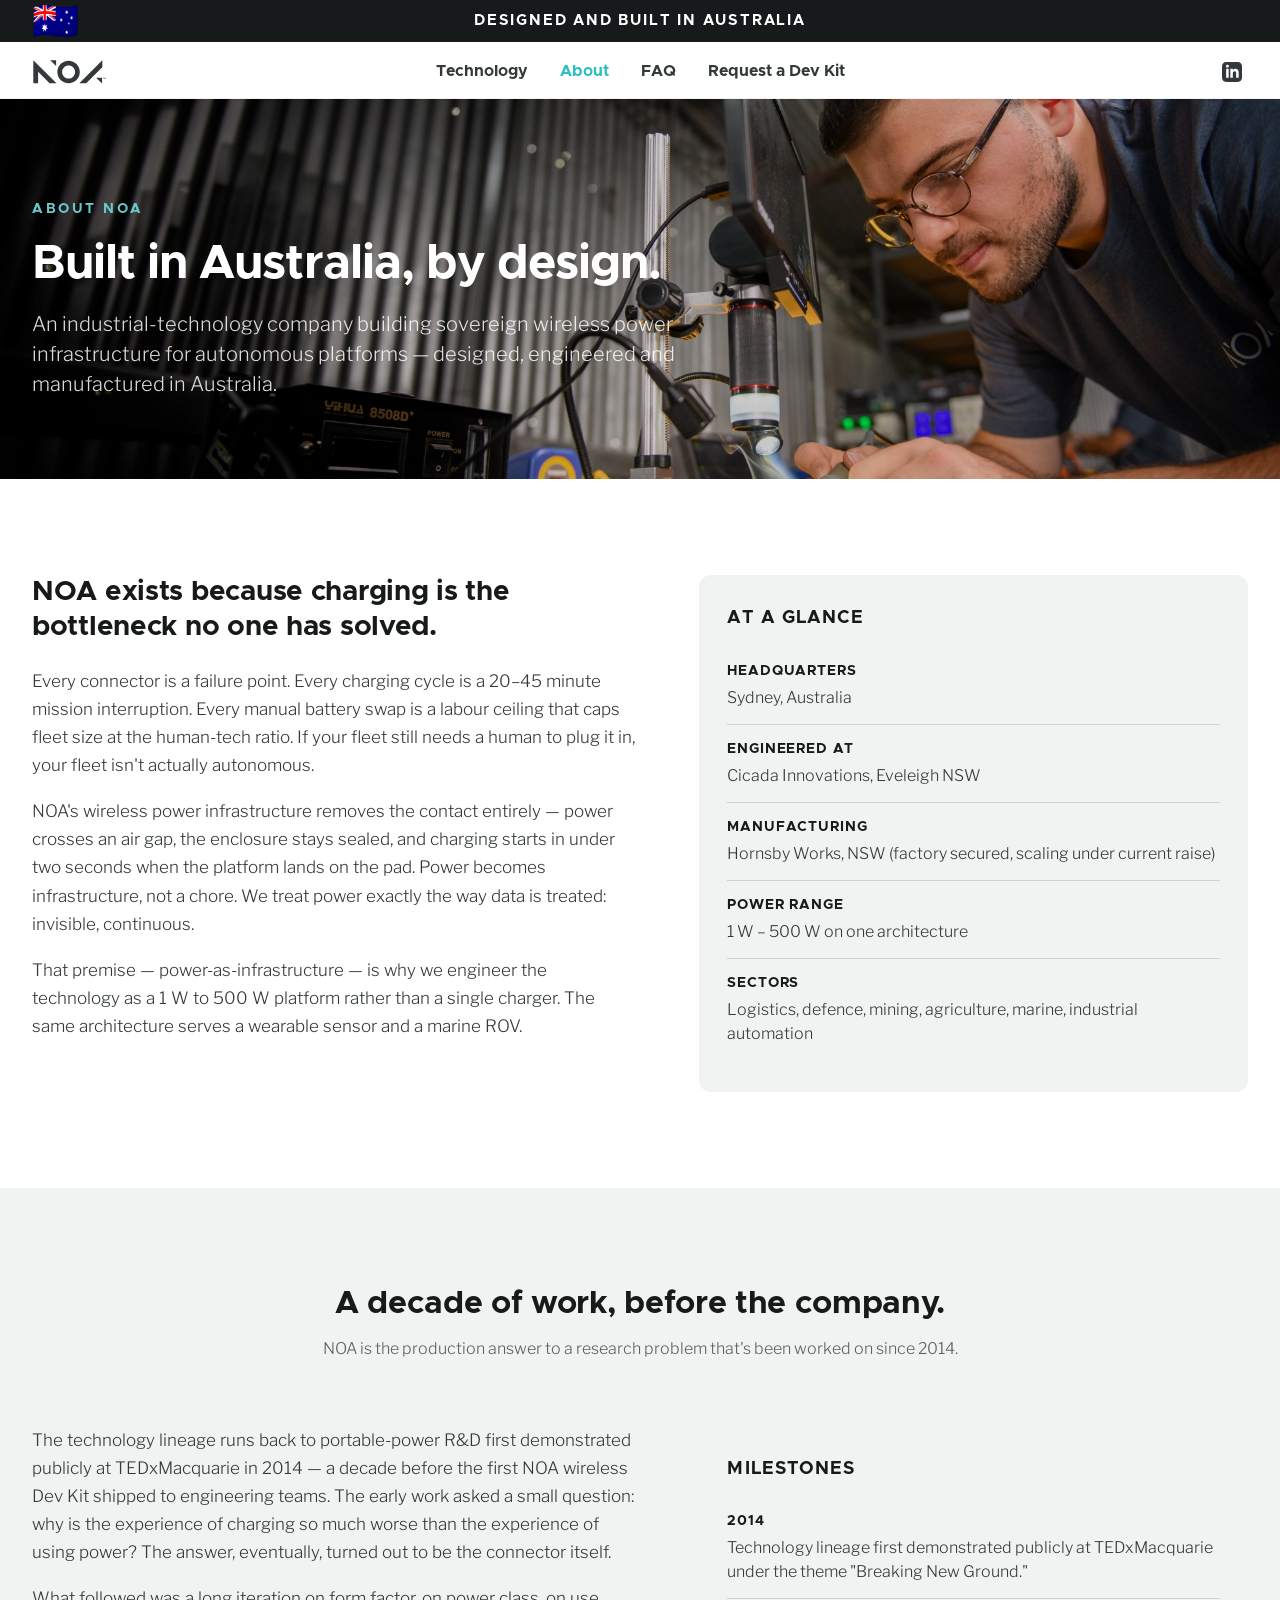
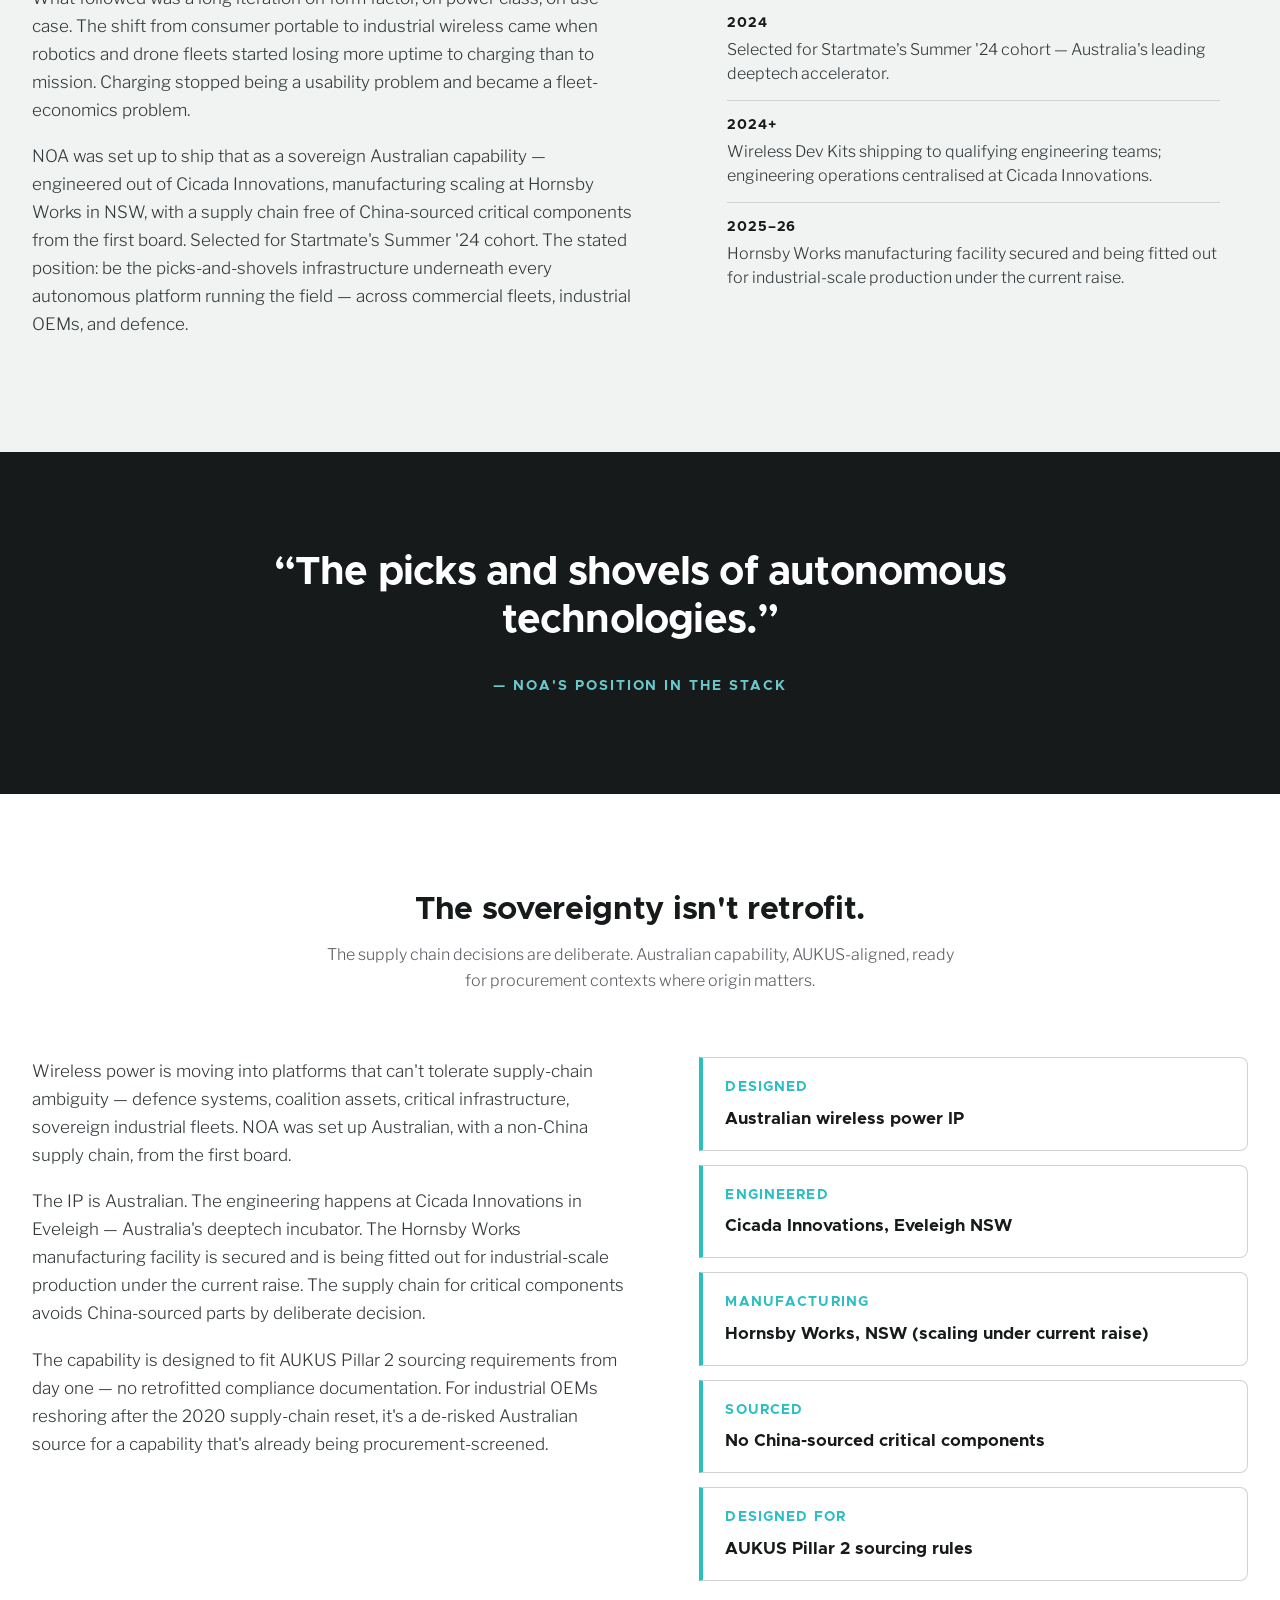
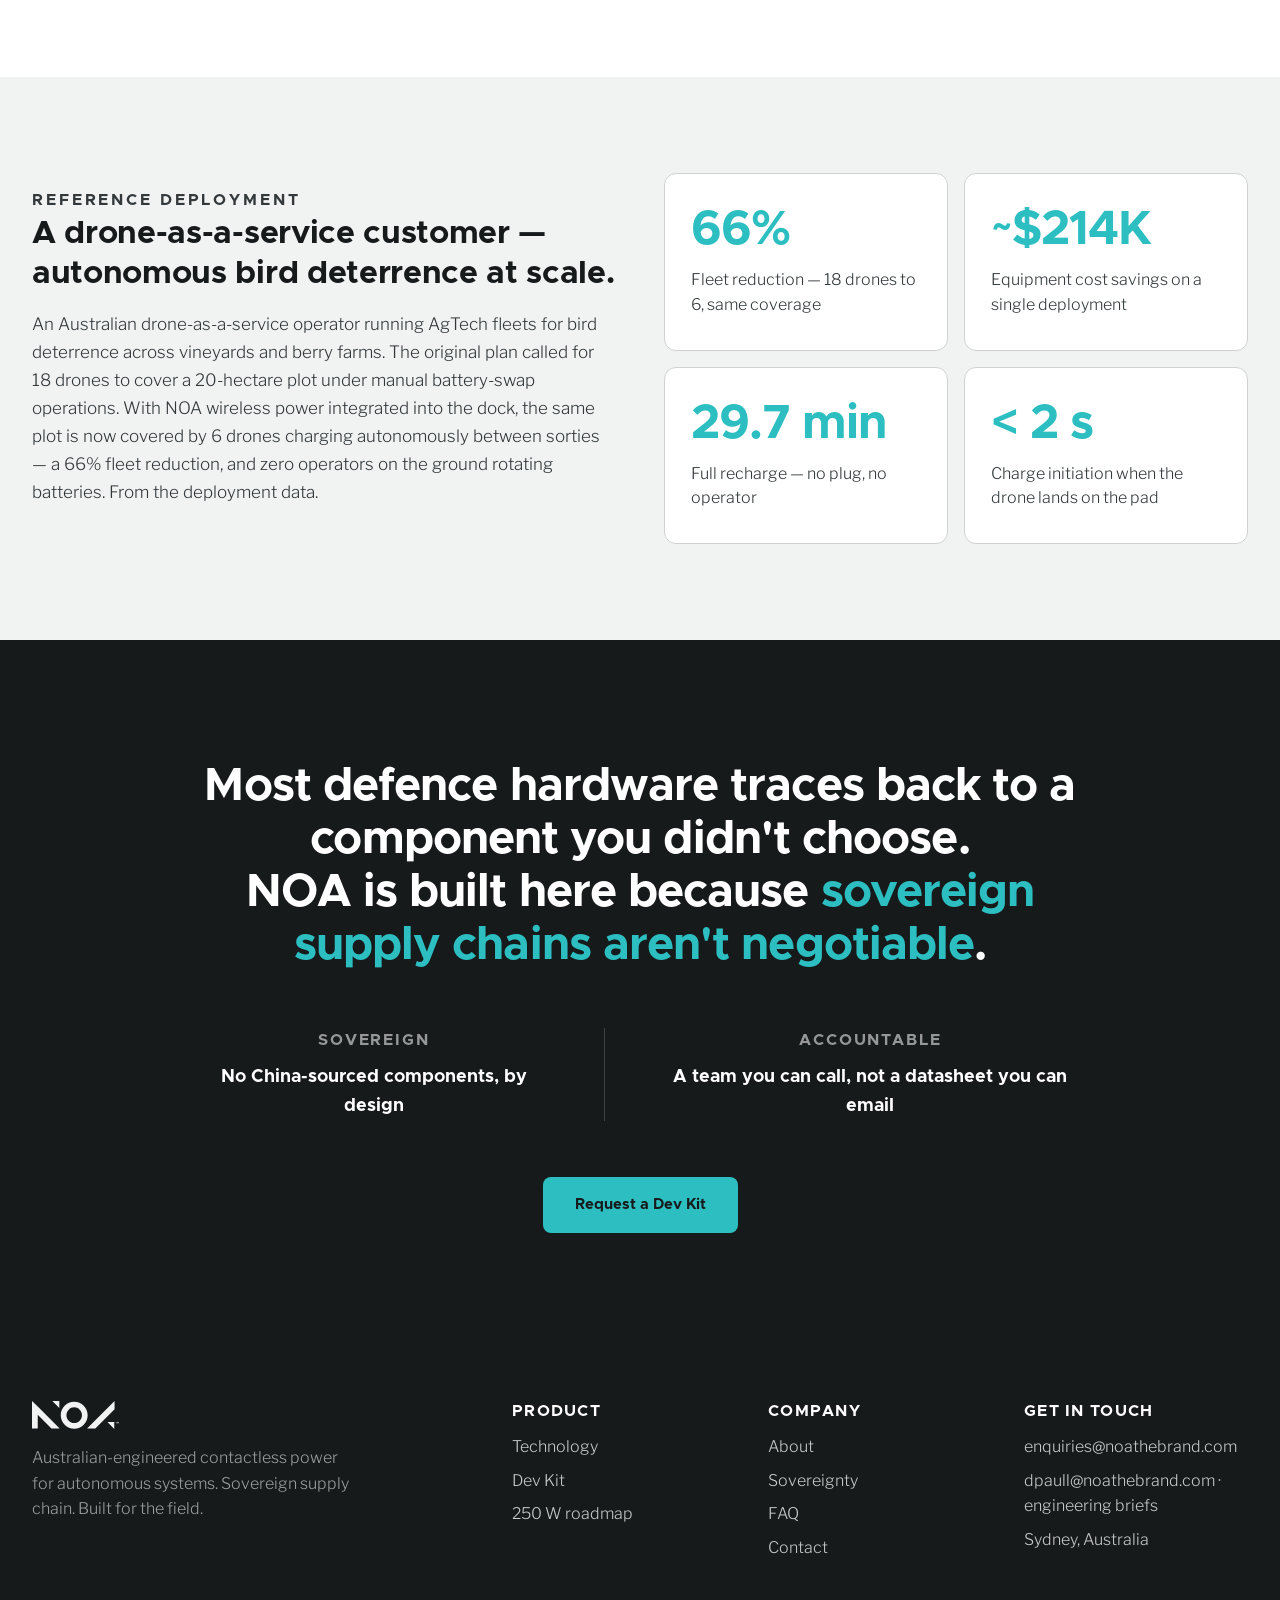
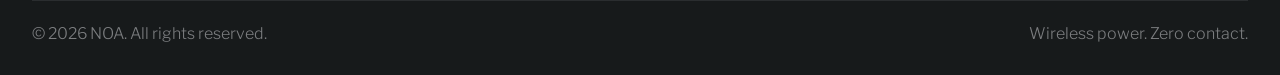
==== about.html @ d6470576 "Initial commit — NOA marketing website" ====
<!doctype html>
<html lang="en">
<head>
<meta charset="utf-8" />
<meta name="viewport" content="width=device-width, initial-scale=1" />
<title>About — NOA</title>
<meta name="description" content="NOA is an Australian industrial-technology company building sovereign wireless power infrastructure for autonomous platforms. Designed, engineered and manufactured in Australia." />

<meta property="og:title" content="About NOA" />
<meta property="og:description" content="Australian-engineered wireless power infrastructure for autonomous platforms. Sovereign supply chain. A decade of portable-power work, productised." />
<meta property="og:type" content="website" />
<meta name="twitter:card" content="summary_large_image" />
<link rel="icon" type="image/svg+xml" href="assets/logo.svg" />

<link rel="preconnect" href="https://fonts.googleapis.com">
<link rel="preconnect" href="https://fonts.gstatic.com" crossorigin>
<link href="https://fonts.googleapis.com/css2?family=Libre+Franklin:wght@300&display=swap" rel="stylesheet">
<link rel="stylesheet" href="assets/site.css" />

<style>
/* ============ about.html — page-specific ============ */

/* Story / two-column */
.story{
  display: grid;
  grid-template-columns: 1.1fr 1fr;
  gap: 64px;
  align-items: start;
}
.story__lead{
  font-family: var(--font-head);
  font-weight: 700;
  font-size: 28px;
  line-height: 1.25;
  color: var(--c-ink);
  margin: 0 0 22px;
  letter-spacing: -0.01em;
}
.story p{
  font-size: 17px;
  line-height: 1.65;
  color: var(--c-charcoal);
  margin: 0 0 18px;
}
.story-side{
  background: var(--c-fog);
  border-radius: 12px;
  padding: 32px 28px;
}
.story-side h3{
  font-size: 18px;
  margin: 0 0 16px;
  text-transform: uppercase;
  letter-spacing: 0.06em;
  color: var(--c-ink);
}
.story-side ul{ list-style: none; padding: 0; margin: 0; }
.story-side li{
  padding: 14px 0;
  border-bottom: 1px solid var(--c-iron);
  font-size: 16px;
  line-height: 1.5;
  color: var(--c-charcoal);
}
.story-side li:last-child{ border-bottom: 0; }
.story-side strong{
  display: block;
  font-family: var(--font-head);
  font-weight: 700;
  color: var(--c-ink);
  font-size: 14px;
  text-transform: uppercase;
  letter-spacing: 0.06em;
  margin-bottom: 4px;
}

/* Founders */
.founders{
  display: grid;
  grid-template-columns: 1fr 1fr;
  gap: 32px;
}
.founder-card{
  background: var(--c-white);
  border: 1px solid var(--c-iron);
  border-radius: 12px;
  padding: 32px 26px;
}
.founder-card__role{
  font-family: var(--font-head);
  font-weight: 700;
  font-size: 12px;
  letter-spacing: 0.18em;
  text-transform: uppercase;
  color: var(--c-mid);
  margin: 0 0 14px;
}
.founder-card h3{
  font-size: 26px;
  margin: 0 0 16px;
  color: var(--c-ink);
}
.founder-card p{
  font-size: 16px;
  line-height: 1.6;
  color: var(--c-charcoal);
  margin: 0 0 12px;
}

/* Pull quote */
.quote{
  background: var(--c-ink);
  color: #ffffff;
  padding: 96px 32px;
  text-align: center;
}
.quote__inner{ max-width: 880px; margin: 0 auto; }
.quote blockquote{
  font-family: var(--font-head);
  font-weight: 700;
  font-size: 40px;
  line-height: 1.2;
  letter-spacing: -0.02em;
  color: #ffffff;
  margin: 0 0 28px;
}
.quote blockquote::before{ content: "\201C"; }
.quote blockquote::after{ content: "\201D"; }
.quote cite{
  font-family: var(--font-head);
  font-weight: 700;
  font-size: 14px;
  letter-spacing: 0.14em;
  text-transform: uppercase;
  color: var(--c-teal-soft);
  font-style: normal;
}

/* Sovereignty grid (re-styled for white bg here) */
.sov-cols{
  display: grid;
  grid-template-columns: 1.1fr 1fr;
  gap: 64px;
  align-items: start;
}
.sov-cols p{
  font-size: 17px;
  line-height: 1.65;
  color: var(--c-charcoal);
  margin: 0 0 18px;
}
.sov-pillars{
  display: grid;
  grid-template-columns: 1fr;
  gap: 14px;
}
.sov-pillar{
  background: var(--c-white);
  border: 1px solid var(--c-iron);
  border-left: 4px solid var(--c-teal);
  padding: 18px 22px;
  border-radius: 0 8px 8px 0;
}
.sov-pillar strong{
  display: block;
  font-family: var(--font-head);
  font-weight: 700;
  font-size: 14px;
  letter-spacing: 0.08em;
  text-transform: uppercase;
  color: var(--c-teal);
  margin-bottom: 6px;
}
.sov-pillar span{
  font-family: var(--font-head);
  font-weight: 700;
  font-size: 17px;
  color: var(--c-ink);
}

/* Case study */
.case{
  display: grid;
  grid-template-columns: 1fr 1fr;
  gap: 48px;
  align-items: center;
}
.case h2{ font-size: 32px; margin: 0 0 16px; }
.case__intro{
  font-size: 17px;
  line-height: 1.65;
  color: var(--c-charcoal);
  margin: 0 0 24px;
}
.case-stats{
  display: grid;
  grid-template-columns: 1fr 1fr;
  gap: 16px;
}
.case-stat{
  background: var(--c-white);
  border: 1px solid var(--c-iron);
  border-radius: 12px;
  padding: 32px 26px;
}
.case-stat__value{
  font-family: var(--font-head);
  font-weight: 700;
  font-size: 48px;
  line-height: 1;
  color: var(--c-teal);
  margin: 0 0 14px;
  letter-spacing: -0.02em;
}
.case-stat__label{
  font-size: 16px;
  line-height: 1.55;
  color: var(--c-charcoal);
  margin: 0;
}

/* CTA closer */
.cta-band{
  background: var(--c-fog);
  padding: 80px 32px;
  text-align: center;
}
.cta-band__inner{ max-width: 720px; margin: 0 auto; }
.cta-band h2{ font-size: 32px; margin: 0 0 16px; }
.cta-band p{ font-size: 18px; color: var(--c-mid); margin: 0 0 32px; }
.cta-band .btn{ padding: 16px 28px; }

@media (max-width: 980px){
  .story{ grid-template-columns: 1fr; gap: 32px; }
  .founders{ grid-template-columns: 1fr; }
  .sov-cols{ grid-template-columns: 1fr; gap: 32px; }
  .case{ grid-template-columns: 1fr; gap: 32px; }
}
@media (max-width: 768px){
  .story__lead{ font-size: 22px; }
  .quote{ padding: 64px 20px; }
  .quote blockquote{ font-size: 26px; }
}
</style>
</head>
<body>

<!-- ============ TOPBAR ============ -->
<div class="topbar">
  <div class="ticker" aria-label="Announcements">
    <div class="ticker__inner" id="ticker">
      <span class="ticker__flag" aria-hidden="true">🇦🇺</span>
      <div class="ticker__item is-active">Designed and built in Australia</div>
      <div class="ticker__item">Sovereign supply chain. No China-sourced components.</div>
      <div class="ticker__item">Sovereign capability for AUKUS partners</div>
    </div>
  </div>
  <header class="site-header">
    <div class="site-header__inner">
      <a href="index.html" class="site-header__logo" aria-label="NOA home">
        <img src="assets/logo.svg" alt="NOA" />
      </a>
      <nav class="site-nav" aria-label="Primary">
        <a href="tech.html">Technology</a>
        <a href="about.html" aria-current="page">About</a>
        <a href="faq.html">FAQ</a>
        <a href="contact.html">Request a Dev Kit</a>
      </nav>
      <div class="site-header__social">
        <a href="https://au.linkedin.com/company/noathebrand" target="_blank" rel="noopener" aria-label="NOA on LinkedIn">
          <svg viewBox="0 0 24 24" aria-hidden="true" fill="currentColor"><path d="M19 0h-14c-2.761 0-5 2.239-5 5v14c0 2.761 2.239 5 5 5h14c2.762 0 5-2.239 5-5v-14c0-2.761-2.238-5-5-5zm-11 19h-3v-11h3v11zm-1.5-12.268c-.966 0-1.75-.79-1.75-1.764s.784-1.764 1.75-1.764 1.75.79 1.75 1.764-.783 1.764-1.75 1.764zm13.5 12.268h-3v-5.604c0-3.368-4-3.113-4 0v5.604h-3v-11h3v1.765c1.396-2.586 7-2.777 7 2.476v6.759z"/></svg>
        </a>
      </div>
    </div>
  </header>
</div>

<!-- ============ PAGE HERO ============ -->
<section class="page-hero page-hero--about">
  <div class="page-hero__inner">
    <span class="page-hero__eyebrow">About NOA</span>
    <h1>Built in Australia, by design.</h1>
    <p class="page-hero__sub">An industrial-technology company building sovereign wireless power infrastructure for autonomous platforms — designed, engineered and manufactured in Australia.</p>
  </div>
</section>

<!-- ============ STORY ============ -->
<section class="section" aria-labelledby="story-h">
  <div class="section__inner">
    <div class="story">
      <div>
        <h2 id="story-h" class="story__lead">NOA exists because charging is the bottleneck no one has solved.</h2>
        <p>Every connector is a failure point. Every charging cycle is a 20–45 minute mission interruption. Every manual battery swap is a labour ceiling that caps fleet size at the human-tech ratio. If your fleet still needs a human to plug it in, your fleet isn't actually autonomous.</p>
        <p>NOA's wireless power infrastructure removes the contact entirely — power crosses an air gap, the enclosure stays sealed, and charging starts in under two seconds when the platform lands on the pad. Power becomes infrastructure, not a chore. We treat power exactly the way data is treated: invisible, continuous.</p>
        <p>That premise — power-as-infrastructure — is why we engineer the technology as a 1&nbsp;W to 500&nbsp;W platform rather than a single charger. The same architecture serves a wearable sensor and a marine ROV.</p>
      </div>
      <aside class="story-side" aria-label="Company at a glance">
        <h3>At a glance</h3>
        <ul>
          <li><strong>Headquarters</strong>Sydney, Australia</li>
          <li><strong>Engineered at</strong>Cicada Innovations, Eveleigh NSW</li>
          <li><strong>Manufacturing</strong>Hornsby Works, NSW (factory secured, scaling under current raise)</li>
          <li><strong>Power range</strong>1&nbsp;W – 500&nbsp;W on one architecture</li>
          <li><strong>Sectors</strong>Logistics, defence, mining, agriculture, marine, industrial automation</li>
        </ul>
      </aside>
    </div>
  </div>
</section>

<!-- ============ ORIGINS ============ -->
<section class="section section--alt" aria-labelledby="origins-h">
  <div class="section__inner">
    <div class="section__head">
      <h2 id="origins-h">A decade of work, before the company.</h2>
      <p>NOA is the production answer to a research problem that's been worked on since 2014.</p>
    </div>

    <div class="story">
      <div>
        <p>The technology lineage runs back to portable-power R&amp;D first demonstrated publicly at TEDxMacquarie in 2014 — a decade before the first NOA wireless Dev Kit shipped to engineering teams. The early work asked a small question: why is the experience of charging so much worse than the experience of using power? The answer, eventually, turned out to be the connector itself.</p>
        <p>What followed was a long iteration on form factor, on power class, on use case. The shift from consumer portable to industrial wireless came when robotics and drone fleets started losing more uptime to charging than to mission. Charging stopped being a usability problem and became a fleet-economics problem.</p>
        <p>NOA was set up to ship that as a sovereign Australian capability — engineered out of Cicada Innovations, manufacturing scaling at Hornsby Works in NSW, with a supply chain free of China-sourced critical components from the first board. Selected for Startmate's Summer '24 cohort. The stated position: be the picks-and-shovels infrastructure underneath every autonomous platform running the field — across commercial fleets, industrial OEMs, and defence.</p>
      </div>
      <aside class="story-side" aria-label="Milestones">
        <h3>Milestones</h3>
        <ul>
          <li><strong>2014</strong>Technology lineage first demonstrated publicly at TEDxMacquarie under the theme "Breaking New Ground."</li>
          <li><strong>2024</strong>Selected for Startmate's Summer '24 cohort — Australia's leading deeptech accelerator.</li>
          <li><strong>2024+</strong>Wireless Dev Kits shipping to qualifying engineering teams; engineering operations centralised at Cicada Innovations.</li>
          <li><strong>2025–26</strong>Hornsby Works manufacturing facility secured and being fitted out for industrial-scale production under the current raise.</li>
        </ul>
      </aside>
    </div>
  </div>
</section>

<!-- ============ QUOTE ============ -->
<section class="quote" aria-label="Company positioning">
  <div class="quote__inner">
    <blockquote>The picks and shovels of autonomous technologies.</blockquote>
    <cite>— NOA's position in the stack</cite>
  </div>
</section>

<!-- ============ SOVEREIGNTY ============ -->
<section class="section" id="sovereignty" aria-labelledby="sov-h">
  <div class="section__inner">
    <div class="section__head">
      <h2 id="sov-h">The sovereignty isn't retrofit.</h2>
      <p>The supply chain decisions are deliberate. Australian capability, AUKUS-aligned, ready for procurement contexts where origin matters.</p>
    </div>

    <div class="sov-cols">
      <div>
        <p>Wireless power is moving into platforms that can't tolerate supply-chain ambiguity — defence systems, coalition assets, critical infrastructure, sovereign industrial fleets. NOA was set up Australian, with a non-China supply chain, from the first board.</p>
        <p>The IP is Australian. The engineering happens at Cicada Innovations in Eveleigh — Australia's deeptech incubator. The Hornsby Works manufacturing facility is secured and is being fitted out for industrial-scale production under the current raise. The supply chain for critical components avoids China-sourced parts by deliberate decision.</p>
        <p>The capability is designed to fit AUKUS Pillar 2 sourcing requirements from day one — no retrofitted compliance documentation. For industrial OEMs reshoring after the 2020 supply-chain reset, it's a de-risked Australian source for a capability that's already being procurement-screened.</p>
      </div>
      <div class="sov-pillars" aria-label="Sovereignty pillars">
        <div class="sov-pillar"><strong>Designed</strong><span>Australian wireless power IP</span></div>
        <div class="sov-pillar"><strong>Engineered</strong><span>Cicada Innovations, Eveleigh NSW</span></div>
        <div class="sov-pillar"><strong>Manufacturing</strong><span>Hornsby Works, NSW (scaling under current raise)</span></div>
        <div class="sov-pillar"><strong>Sourced</strong><span>No China-sourced critical components</span></div>
        <div class="sov-pillar"><strong>Designed for</strong><span>AUKUS Pillar 2 sourcing rules</span></div>
      </div>
    </div>
  </div>
</section>

<!-- ============ CASE STUDY ============ -->
<section class="section section--alt" aria-labelledby="case-h">
  <div class="section__inner">
    <div class="case">
      <div>
        <span class="eyebrow">Reference deployment</span>
        <h2 id="case-h">A drone-as-a-service customer — autonomous bird deterrence at scale.</h2>
        <p class="case__intro">An Australian drone-as-a-service operator running AgTech fleets for bird deterrence across vineyards and berry farms. The original plan called for 18 drones to cover a 20-hectare plot under manual battery-swap operations. With NOA wireless power integrated into the dock, the same plot is now covered by 6 drones charging autonomously between sorties — a 66% fleet reduction, and zero operators on the ground rotating batteries. From the deployment data.</p>
      </div>
      <div class="case-stats">
        <div class="case-stat">
          <div class="case-stat__value">66%</div>
          <p class="case-stat__label">Fleet reduction — 18 drones to 6, same coverage</p>
        </div>
        <div class="case-stat">
          <div class="case-stat__value">~$214K</div>
          <p class="case-stat__label">Equipment cost savings on a single deployment</p>
        </div>
        <div class="case-stat">
          <div class="case-stat__value">29.7 min</div>
          <p class="case-stat__label">Full recharge — no plug, no operator</p>
        </div>
        <div class="case-stat">
          <div class="case-stat__value">&lt; 2 s</div>
          <p class="case-stat__label">Charge initiation when the drone lands on the pad</p>
        </div>
      </div>
    </div>
  </div>
</section>

<!-- ============ CTA CLOSER ============ -->
<section class="closer" id="close" aria-labelledby="closer-h">
  <div class="closer__inner">
    <h2 id="closer-h" class="closer__head">Most defence hardware traces back to a component you didn't choose.<br>NOA is built here because <span class="accent">sovereign supply chains aren't negotiable</span>.</h2>
    <div class="closer__pillars">
      <div class="closer__pillar">
        <span class="closer__pillar-label">Sovereign</span>
        <span class="closer__pillar-text">No China-sourced components, by design</span>
      </div>
      <div class="closer__divider" aria-hidden="true"></div>
      <div class="closer__pillar">
        <span class="closer__pillar-label">Accountable</span>
        <span class="closer__pillar-text">A team you can call, not a datasheet you can email</span>
      </div>
    </div>
    <a href="contact.html" class="btn">Request a Dev Kit</a>
  </div>
</section>

<!-- ============ FOOTER ============ -->
<footer class="site-footer">
  <div class="site-footer__inner">
    <div class="site-footer__brand">
      <img src="assets/NOA-Logo-White.svg" alt="NOA" />
      <p>Australian-engineered contactless power for autonomous systems. Sovereign supply chain. Built for the field.</p>
    </div>
    <div>
      <h4>Product</h4>
      <ul>
        <li><a href="tech.html">Technology</a></li>
        <li><a href="contact.html">Dev Kit</a></li>
        <li><a href="tech.html#roadmap">250&nbsp;W roadmap</a></li>
      </ul>
    </div>
    <div>
      <h4>Company</h4>
      <ul>
        <li><a href="about.html">About</a></li>
        <li><a href="about.html#sovereignty">Sovereignty</a></li>
        <li><a href="faq.html">FAQ</a></li>
        <li><a href="contact.html">Contact</a></li>
      </ul>
    </div>
    <div>
      <h4>Get in touch</h4>
      <ul>
        <li><a href="mailto:enquiries@noathebrand.com">enquiries@noathebrand.com</a></li>
        <li><a href="mailto:dpaull@noathebrand.com">dpaull@noathebrand.com</a> · engineering briefs</li>
        <li>Sydney, Australia</li>
      </ul>
    </div>
  </div>
  <div class="site-footer__bottom">
    <span>© 2026 NOA. All rights reserved.</span>
    <span>Wireless power. Zero contact.</span>
  </div>
</footer>

<script>
(function(){
  var items = document.querySelectorAll('.ticker__item');
  if(items.length < 2) return;
  var i = 0;
  var paused = false;
  var rail = document.getElementById('ticker');
  if(rail){
    rail.addEventListener('mouseenter', function(){ paused = true; });
    rail.addEventListener('mouseleave', function(){ paused = false; });
  }
  setInterval(function(){
    if(paused) return;
    items[i].classList.remove('is-active');
    i = (i + 1) % items.length;
    items[i].classList.add('is-active');
  }, 5000);
})();
</script>

</body>
</html>
---- assets/site.css ----
/* ============================================================
   NOA — shared site styles
   Used by index.html, tech.html, about.html, contact.html
   ============================================================ */

@font-face{
  font-family: "Metropolis";
  src: url("fonts/Metropolis-Bold.otf") format("opentype");
  font-weight: 700;
  font-style: normal;
  font-display: swap;
}

:root{
  --c-ink:        #171a1b;
  --c-charcoal:   #33393b;
  --c-mid:        #5c5e62;
  --c-iron:       #d0d1d2;
  --c-mist:       #d4dddd;
  --c-fog:        #f1f2f2;
  --c-paper:      #fcfbfb;
  --c-white:      #ffffff;
  --c-teal:       #2cbec0;
  --c-teal-soft:  #69c9ca;

  --font-head: "Metropolis", system-ui, sans-serif;
  --font-body: "Libre Franklin", system-ui, sans-serif;

  --radius-sm: 4px;
  --radius-md: 8px;

  --container: 1280px;
}

*,*::before,*::after{ box-sizing: border-box; }
html,body{ margin:0; padding:0; }
[hidden]{ display: none !important; }
body{
  font-family: var(--font-body);
  font-weight: 300;
  color: var(--c-charcoal);
  background: var(--c-white);
  -webkit-font-smoothing: antialiased;
  font-size: 16px;
  line-height: 1.6;
}
img{ display:block; max-width:100%; height:auto; }
a{ color: inherit; text-decoration: none; }
button{ font: inherit; }

h1,h2,h3,h4{
  font-family: var(--font-head);
  color: var(--c-ink);
  margin: 0;
  font-weight: 700;
  letter-spacing: -0.01em;
}
h1{ font-size: 38px; line-height: 1.2; }
h2{ font-size: 32px; line-height: 1.25; }
h3{ font-size: 24px; line-height: 1.32; }
h4{ font-size: 16px; line-height: 1.32; }

.eyebrow{
  font-family: var(--font-head);
  font-weight: 700;
  text-transform: uppercase;
  letter-spacing: 0.18em;
  font-size: 16px;
  color: var(--c-charcoal);
}

/* ---------- top bar (ticker + nav) ---------- */
.topbar{ position: sticky; top: 0; z-index: 50; }
.ticker{ background: var(--c-ink); color: #ffffff; }
.ticker__inner{
  position: relative;
  max-width: var(--container);
  margin: 0 auto;
  padding: 0 32px;
  height: 42px;
}
.ticker__item{
  position: absolute;
  inset: 0;
  display: flex;
  align-items: center;
  justify-content: center;
  font-family: var(--font-head);
  font-weight: 700;
  font-size: 15px;
  letter-spacing: 0.12em;
  text-transform: uppercase;
  color: #ffffff;
  opacity: 0;
  transition: opacity 400ms ease;
  pointer-events: none;
  white-space: nowrap;
  text-align: center;
  padding: 0 12px;
}
.ticker__item.is-active{ opacity: 1; }
.ticker__flag{
  position: absolute;
  left: 32px;
  top: 50%;
  transform: translateY(-50%);
  font-size: 38px;
  line-height: 1;
  z-index: 2;
  pointer-events: none;
  font-family: "Apple Color Emoji", "Segoe UI Emoji", "Noto Color Emoji", sans-serif;
}

.site-header{
  background: rgba(255,255,255,0.92);
  backdrop-filter: saturate(140%) blur(8px);
  border-bottom: 1px solid var(--c-fog);
}
.site-header__inner{
  max-width: var(--container);
  margin: 0 auto;
  padding: 14px 32px;
  display: grid;
  grid-template-columns: 1fr auto 1fr;
  align-items: center;
  height: 56px;
}
.site-header__logo{ justify-self: start; display: inline-flex; align-items: center; }
.site-header__logo img{ height: 26px; width: auto; display: block; }
.site-nav{
  justify-self: center;
  display: flex;
  gap: 32px;
  align-items: center;
}
.site-nav a{
  font-family: var(--font-head);
  font-weight: 700;
  font-size: 16px;
  color: var(--c-charcoal);
}
.site-nav a:hover,
.site-nav a[aria-current="page"]{ color: var(--c-teal); }
.site-header__social{
  justify-self: end;
  display: flex;
  align-items: center;
  gap: 14px;
}
.site-header__social a{
  display: inline-flex;
  align-items: center;
  justify-content: center;
  width: 32px;
  height: 32px;
  color: var(--c-charcoal);
  transition: color .15s ease;
}
.site-header__social a:hover{ color: var(--c-teal); }
.site-header__social svg{ width: 20px; height: 20px; display: block; }

/* ---------- buttons ---------- */
.btn{
  display: inline-flex; align-items: center; justify-content: center;
  background: var(--c-teal);
  color: var(--c-ink);
  border: none;
  border-radius: var(--radius-md);
  padding: 14px 18px;
  max-height: 56px;
  font-family: var(--font-head);
  font-weight: 600;
  font-size: 16px;
  cursor: pointer;
  transition: background .15s ease, transform .15s ease;
}
.btn:hover{ background: var(--c-teal-soft); }
.btn:active{ transform: translateY(1px); }
.btn--ghost{
  background: transparent;
  color: var(--c-ink);
  border: none;
}
.btn--ghost:hover{ background: var(--c-fog); }
.btn--inverse{
  background: var(--c-teal);
  color: var(--c-ink);
}

/* ---------- generic page hero (used by tech/about/contact) ---------- */
.page-hero{
  background: var(--c-ink);
  color: #ffffff;
  padding: 96px 32px 80px;
}
.page-hero__inner{ max-width: var(--container); margin: 0 auto; }
.page-hero__eyebrow{
  display: inline-block;
  font-family: var(--font-head);
  font-weight: 700;
  font-size: 14px;
  letter-spacing: 0.18em;
  text-transform: uppercase;
  color: var(--c-teal-soft);
  margin: 0 0 18px;
}
.page-hero h1{
  font-size: 48px;
  line-height: 1.1;
  letter-spacing: -0.02em;
  color: #ffffff;
  margin: 0 0 18px;
  max-width: 920px;
}
.page-hero__sub{
  font-size: 20px;
  line-height: 1.5;
  color: rgba(255,255,255,0.85);
  max-width: 720px;
  margin: 0;
  font-weight: 300;
}

/* About page hero — background image + 20% black overlay */
.page-hero--about{
  background:
    linear-gradient(rgba(0,0,0,0.2), rgba(0,0,0,0.2)),
    url('About Header.webp') right center / cover no-repeat;
}

/* Technology page hero — background image + 20% black overlay */
.page-hero--tech{
  background:
    linear-gradient(rgba(0,0,0,0.2), rgba(0,0,0,0.2)),
    url('Technology-Header.webp') right center / cover no-repeat;
}

/* Contact page hero — background image + 20% black overlay */
.page-hero--contact{
  background:
    linear-gradient(rgba(0,0,0,0.2), rgba(0,0,0,0.2)),
    url('RequestADevKit.webp') right center / cover no-repeat;
}

/* FAQ page hero — background image + 20% black overlay */
.page-hero--faq{
  background:
    linear-gradient(rgba(0,0,0,0.2), rgba(0,0,0,0.2)),
    url('Facts-Questions-Header.webp') right center / cover no-repeat;
}

/* ---------- generic content section ---------- */
.section{ padding: 96px 32px; }
.section--alt{ background: var(--c-fog); }
.section--ink{ background: var(--c-ink); color: #f1f2f2; }
.section--ink h2,
.section--ink h3,
.section--ink h4{ color: #ffffff; }
.section__inner{ max-width: var(--container); margin: 0 auto; }
.section__head{ text-align: center; margin-bottom: 64px; }
.section__head h2{ font-size: 32px; margin-bottom: 12px; }
.section__head p{
  font-size: 16px;
  color: var(--c-mid);
  max-width: 640px;
  margin: 0 auto;
}
.section--ink .section__head p{ color: rgba(255,255,255,0.75); }

/* ---------- footer ---------- */
.site-footer{
  background: var(--c-ink);
  color: #c8c9ca;
  padding: 48px 32px 28px;
}
.site-footer__inner{
  max-width: var(--container);
  margin: 0 auto;
  display: grid;
  grid-template-columns: 2fr 1fr 1fr 1fr;
  gap: 32px;
}
.site-footer h4{
  color: var(--c-white);
  font-size: 16px;
  text-transform: uppercase;
  letter-spacing: 0.08em;
  margin-bottom: 12px;
}
.site-footer ul{ list-style: none; padding: 0; margin: 0; }
.site-footer li{ margin-bottom: 8px; font-size: 16px; }
.site-footer a:hover{ color: var(--c-teal-soft); }
.site-footer__brand img{ height: 28px; margin-bottom: 12px; }
.site-footer__brand p{ font-size: 16px; color: #9b9d9f; max-width: 320px; }
.site-footer__bottom{
  max-width: var(--container);
  margin: 32px auto 0;
  padding-top: 20px;
  border-top: 1px solid #2a2d2f;
  display: flex;
  justify-content: space-between;
  font-size: 16px;
  color: #7c7e80;
}

/* ---------- closer (dark full-bleed CTA, last section before footer) ---------- */
.closer{
  background: var(--c-ink);
  color: #f5f5f5;
  padding: 120px 32px;
  text-align: center;
}
.closer__inner{ max-width: 880px; margin: 0 auto; }
.closer__head{
  font-family: var(--font-head);
  font-weight: 700;
  font-size: 46px;
  line-height: 1.15;
  color: #ffffff;
  margin: 0 0 56px;
  letter-spacing: -0.02em;
}
.closer__head .accent{ color: var(--c-teal); }
.closer__pillars{
  display: flex;
  justify-content: center;
  align-items: stretch;
  gap: 56px;
  margin-bottom: 56px;
}
.closer__pillar{
  text-align: center;
  display: flex;
  flex-direction: column;
  gap: 10px;
}
.closer__pillar-label{
  font-family: var(--font-head);
  font-weight: 700;
  font-size: 16px;
  text-transform: uppercase;
  letter-spacing: 0.12em;
  color: rgba(255,255,255,0.55);
}
.closer__pillar-text{
  font-family: var(--font-head);
  font-weight: 700;
  font-size: 18px;
  color: #ffffff;
}
.closer__divider{
  width: 1px;
  background: rgba(255,255,255,0.18);
}
.closer .btn{
  width: auto;
  padding: 16px 32px;
  font-size: 15px;
}

/* ---------- responsive ---------- */
@media (max-width: 980px){
  .site-footer__inner{ grid-template-columns: 1fr 1fr; }
}
@media (max-width: 768px){
  .closer{ padding: 80px 20px; }
  .closer__head{ font-size: 22px; margin-bottom: 40px; }
  .closer__pillars{ flex-direction: column; gap: 28px; margin-bottom: 40px; }
  .closer__divider{ display: none; }
  .closer__pillar-label{ font-size: 13px; }
  .break-md{ display: none; }
  .section{ padding: 64px 20px; }
  .section__head{ margin-bottom: 40px; }
  .section__head h2{ font-size: 26px; }
  .page-hero{ padding: 64px 20px 56px; }
  .page-hero h1{ font-size: 30px; }
  .page-hero__sub{ font-size: 16px; }
  .eyebrow{ font-size: 14px; }
  .site-nav a{ font-size: 14px; }
  .site-footer h4{ font-size: 14px; }
  .site-footer li{ font-size: 14px; }
  .site-footer__brand p{ font-size: 14px; }
  .site-footer__bottom{ font-size: 12px; flex-wrap: wrap; gap: 8px; }
}
@media (max-width: 600px){
  .ticker{ display: none; }
  .site-header__inner{ padding: 12px 20px; }
  .site-nav{ gap: 14px; }
  .site-nav a:last-child{ display: none; }
}
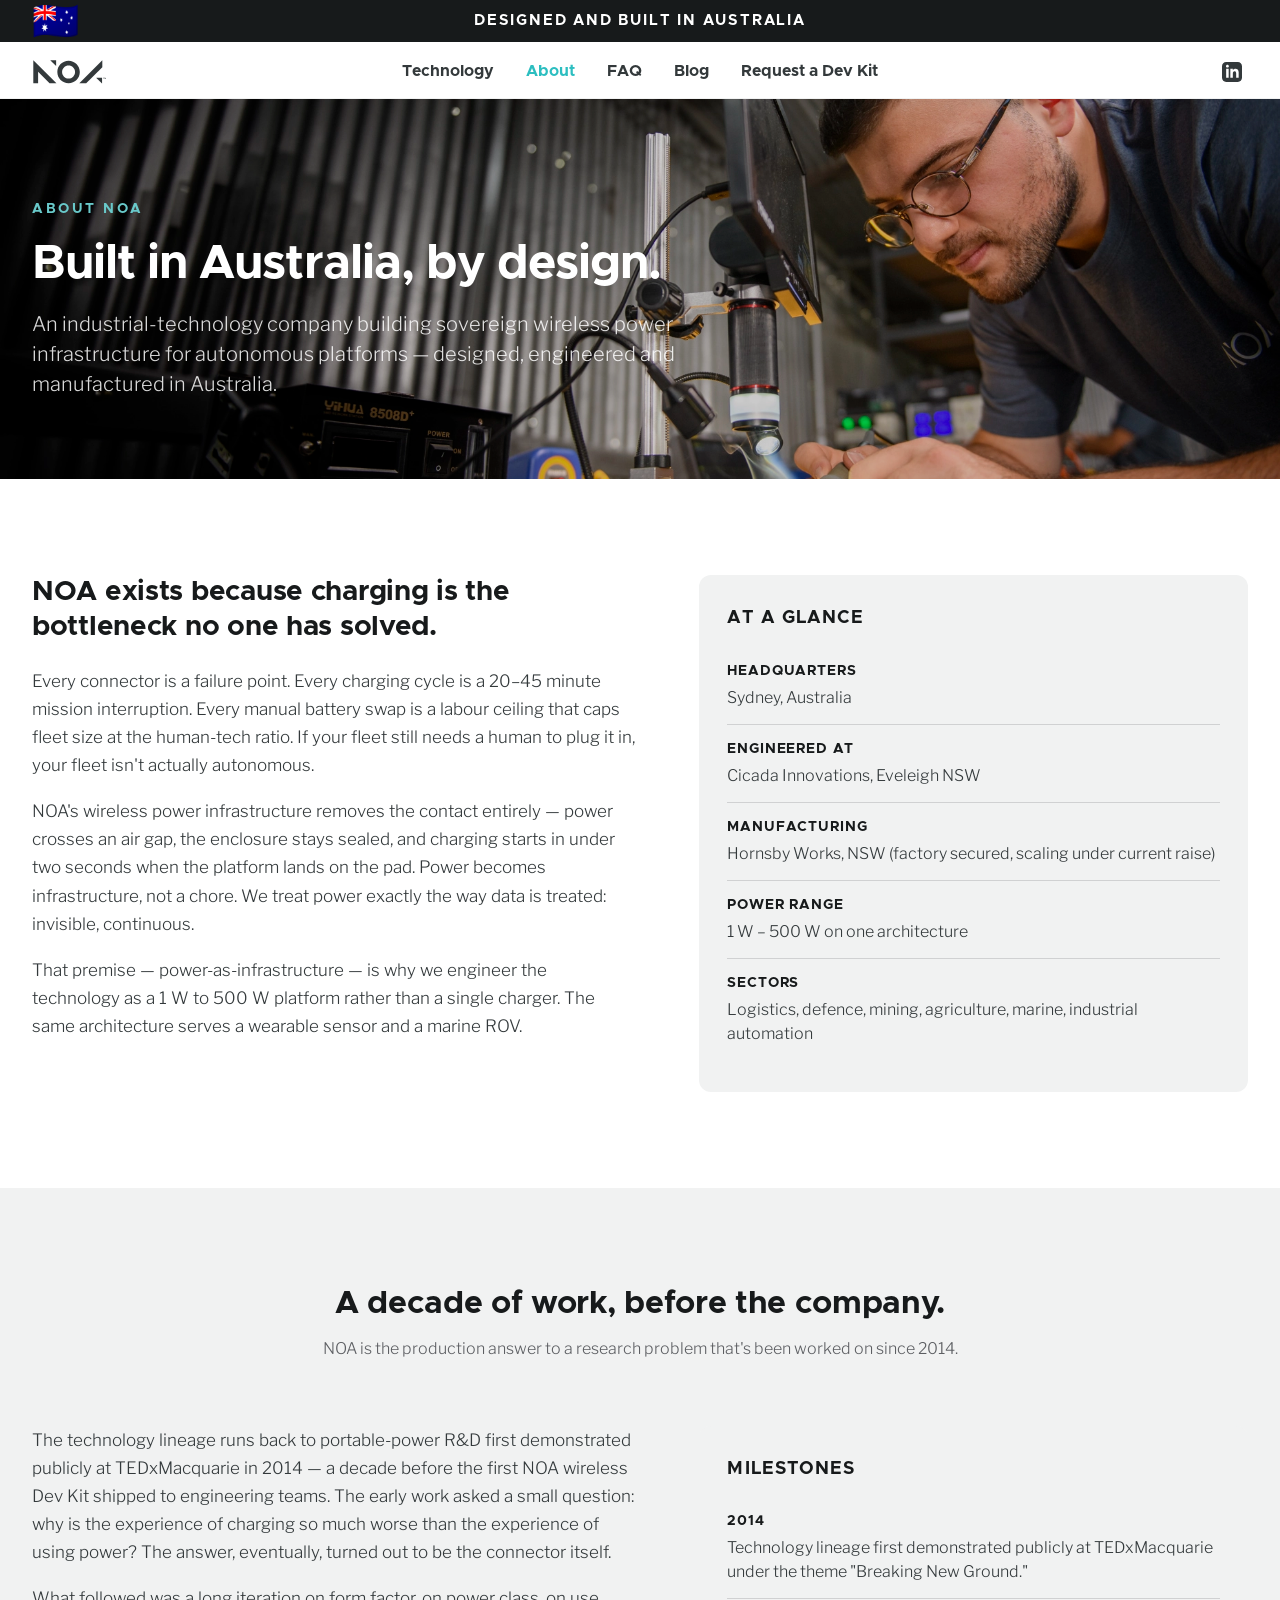
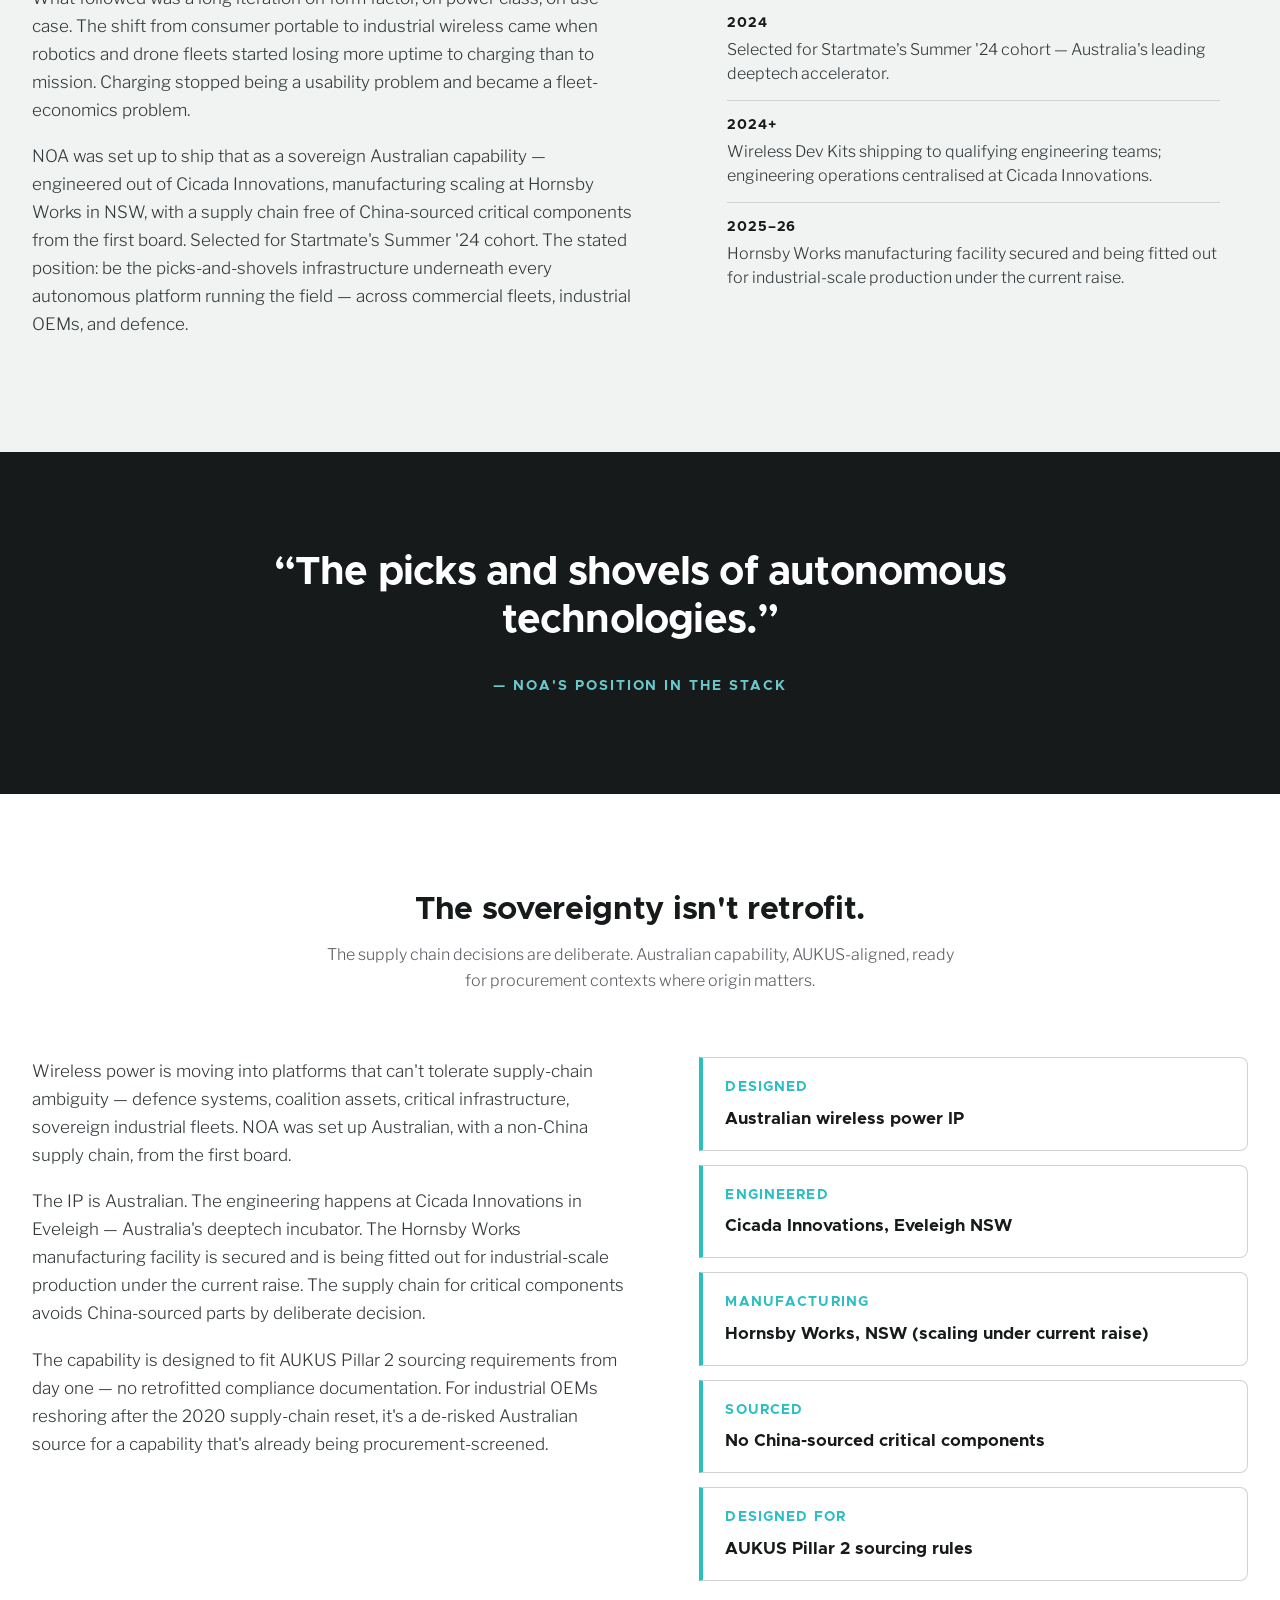
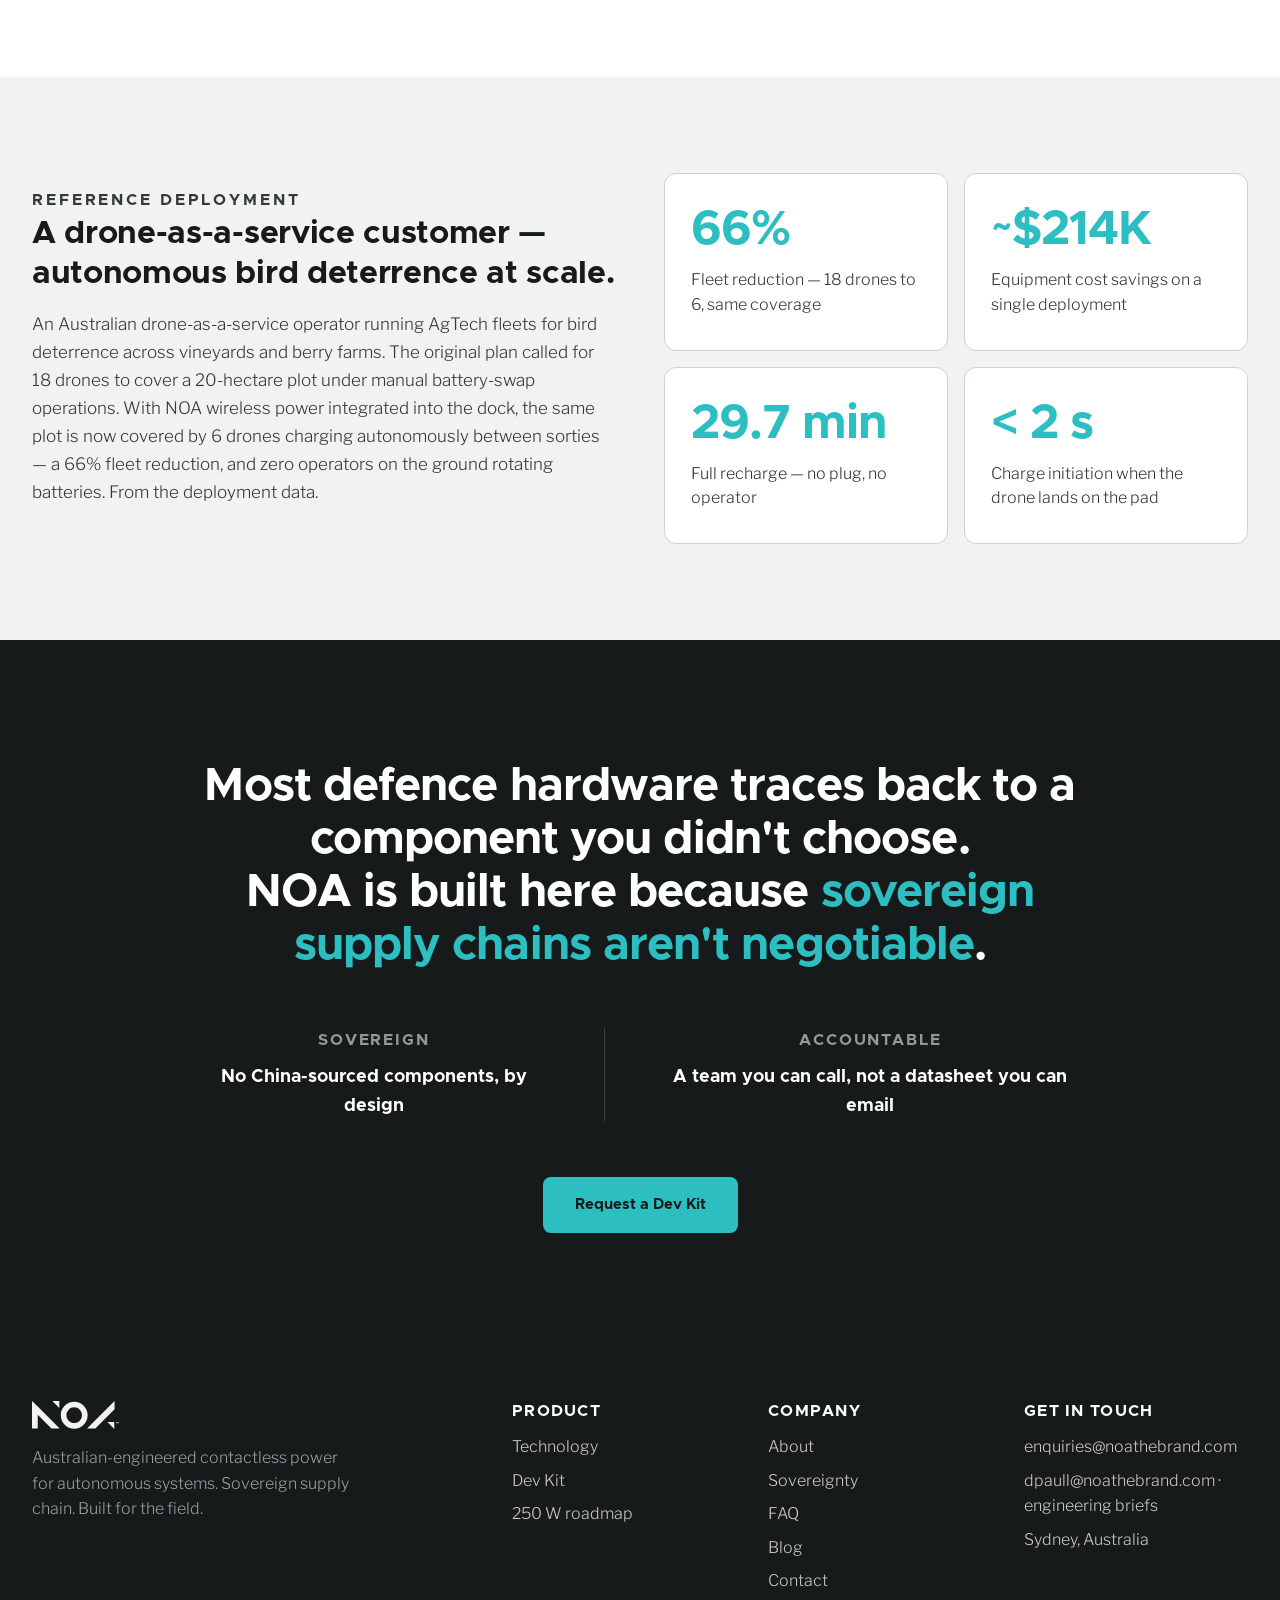
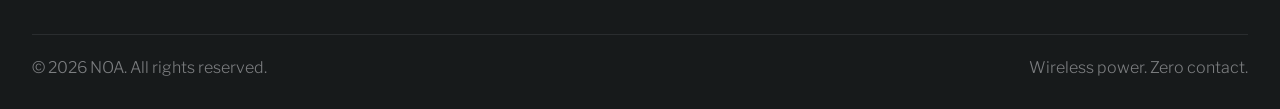
==== commit 26b1e171: "Add blog: index page + post template, nav and footer updates" ====
--- a/about.html
+++ b/about.html
@@ -264,6 +264,7 @@
         <a href="tech.html">Technology</a>
         <a href="about.html" aria-current="page">About</a>
         <a href="faq.html">FAQ</a>
+        <a href="blog.html">Blog</a>
         <a href="contact.html">Request a Dev Kit</a>
       </nav>
       <div class="site-header__social">
@@ -439,6 +440,7 @@
         <li><a href="about.html">About</a></li>
         <li><a href="about.html#sovereignty">Sovereignty</a></li>
         <li><a href="faq.html">FAQ</a></li>
+        <li><a href="blog.html">Blog</a></li>
         <li><a href="contact.html">Contact</a></li>
       </ul>
     </div>
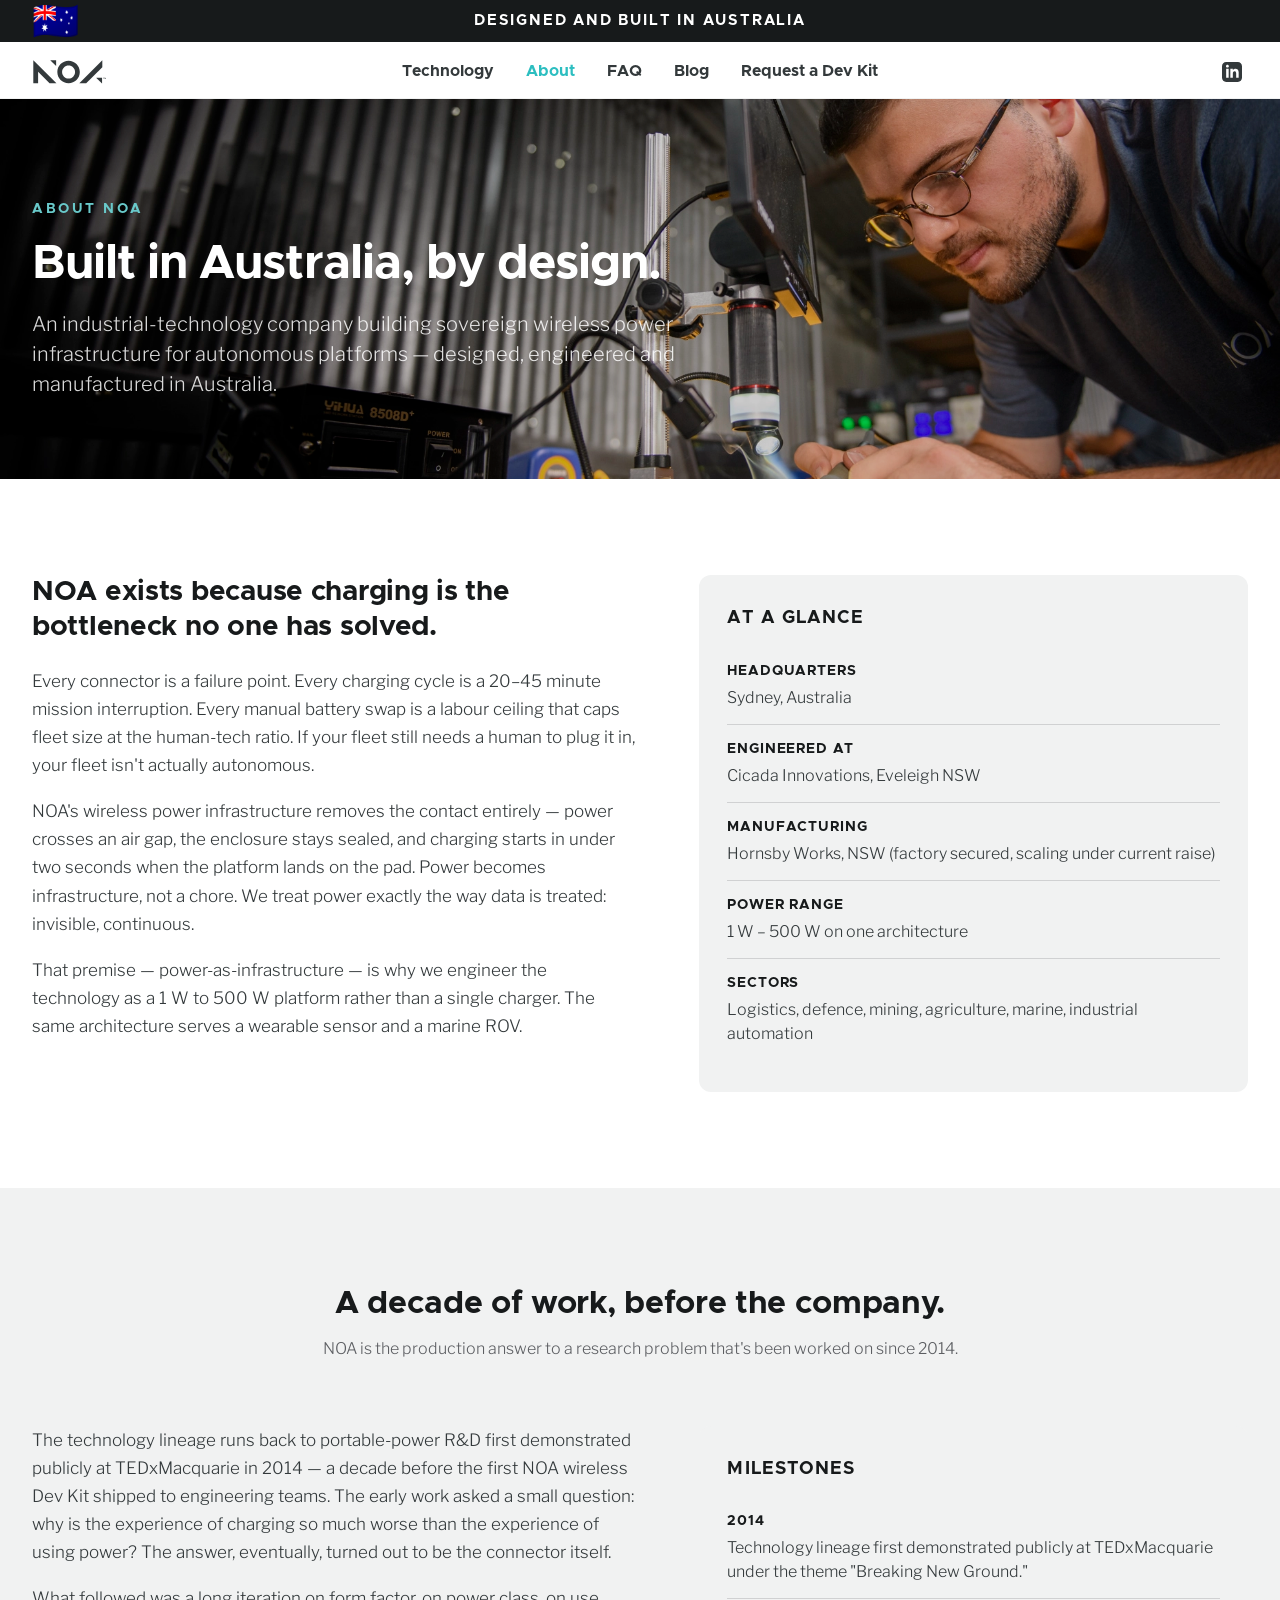
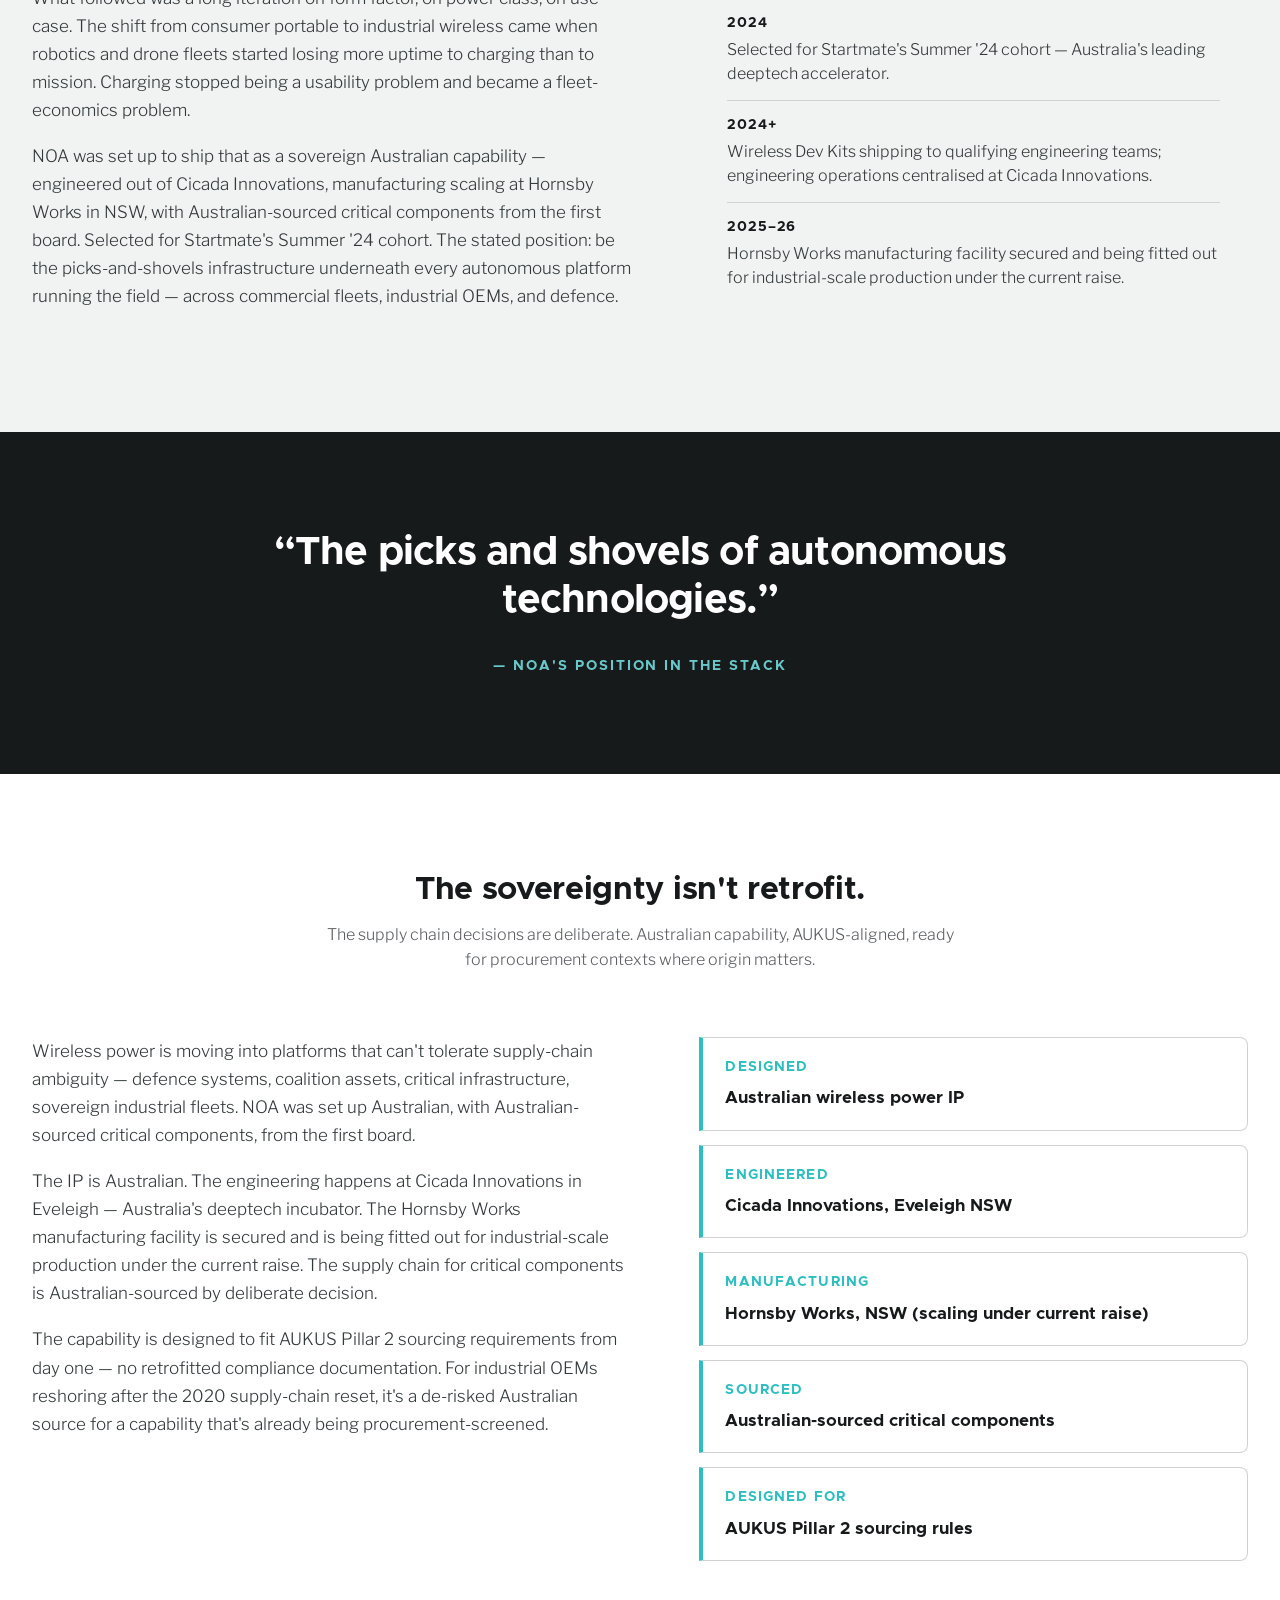
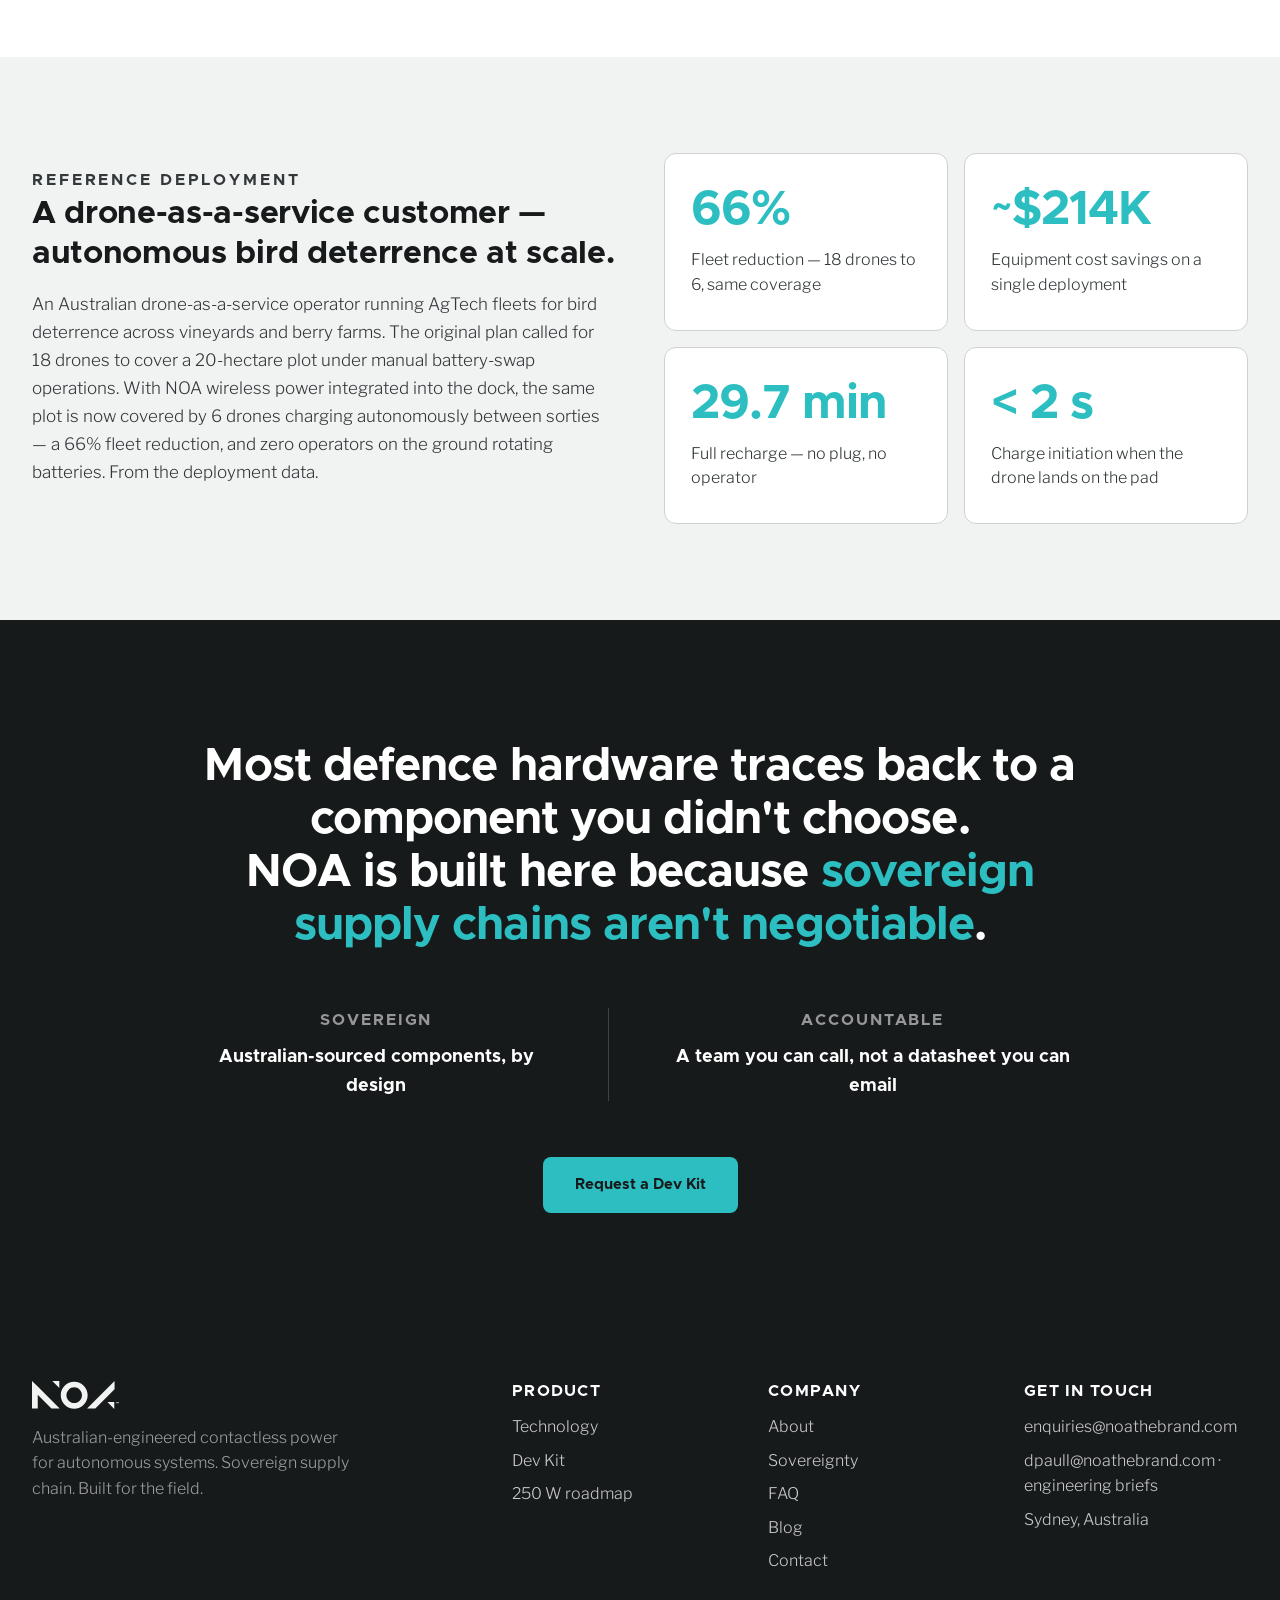
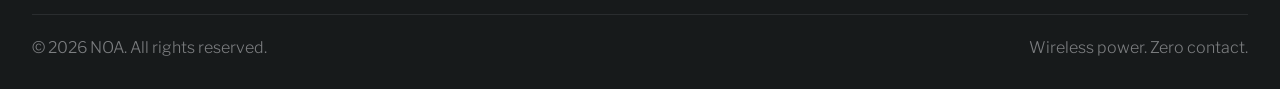
==== commit b447b9cc: "Index: add 'Wireless Charging Infrastructure' intro + 28°C→~70%; WiTricity→Gen-1, Energous→Legacy; r" ====
--- a/about.html
+++ b/about.html
@@ -251,7 +251,6 @@
     <div class="ticker__inner" id="ticker">
       <span class="ticker__flag" aria-hidden="true">🇦🇺</span>
       <div class="ticker__item is-active">Designed and built in Australia</div>
-      <div class="ticker__item">Sovereign supply chain. No China-sourced components.</div>
       <div class="ticker__item">Sovereign capability for AUKUS partners</div>
     </div>
   </div>
@@ -321,7 +320,7 @@
       <div>
         <p>The technology lineage runs back to portable-power R&amp;D first demonstrated publicly at TEDxMacquarie in 2014 — a decade before the first NOA wireless Dev Kit shipped to engineering teams. The early work asked a small question: why is the experience of charging so much worse than the experience of using power? The answer, eventually, turned out to be the connector itself.</p>
         <p>What followed was a long iteration on form factor, on power class, on use case. The shift from consumer portable to industrial wireless came when robotics and drone fleets started losing more uptime to charging than to mission. Charging stopped being a usability problem and became a fleet-economics problem.</p>
-        <p>NOA was set up to ship that as a sovereign Australian capability — engineered out of Cicada Innovations, manufacturing scaling at Hornsby Works in NSW, with a supply chain free of China-sourced critical components from the first board. Selected for Startmate's Summer '24 cohort. The stated position: be the picks-and-shovels infrastructure underneath every autonomous platform running the field — across commercial fleets, industrial OEMs, and defence.</p>
+        <p>NOA was set up to ship that as a sovereign Australian capability — engineered out of Cicada Innovations, manufacturing scaling at Hornsby Works in NSW, with Australian-sourced critical components from the first board. Selected for Startmate's Summer '24 cohort. The stated position: be the picks-and-shovels infrastructure underneath every autonomous platform running the field — across commercial fleets, industrial OEMs, and defence.</p>
       </div>
       <aside class="story-side" aria-label="Milestones">
         <h3>Milestones</h3>
@@ -354,15 +353,15 @@
 
     <div class="sov-cols">
       <div>
-        <p>Wireless power is moving into platforms that can't tolerate supply-chain ambiguity — defence systems, coalition assets, critical infrastructure, sovereign industrial fleets. NOA was set up Australian, with a non-China supply chain, from the first board.</p>
-        <p>The IP is Australian. The engineering happens at Cicada Innovations in Eveleigh — Australia's deeptech incubator. The Hornsby Works manufacturing facility is secured and is being fitted out for industrial-scale production under the current raise. The supply chain for critical components avoids China-sourced parts by deliberate decision.</p>
+        <p>Wireless power is moving into platforms that can't tolerate supply-chain ambiguity — defence systems, coalition assets, critical infrastructure, sovereign industrial fleets. NOA was set up Australian, with Australian-sourced critical components, from the first board.</p>
+        <p>The IP is Australian. The engineering happens at Cicada Innovations in Eveleigh — Australia's deeptech incubator. The Hornsby Works manufacturing facility is secured and is being fitted out for industrial-scale production under the current raise. The supply chain for critical components is Australian-sourced by deliberate decision.</p>
         <p>The capability is designed to fit AUKUS Pillar 2 sourcing requirements from day one — no retrofitted compliance documentation. For industrial OEMs reshoring after the 2020 supply-chain reset, it's a de-risked Australian source for a capability that's already being procurement-screened.</p>
       </div>
       <div class="sov-pillars" aria-label="Sovereignty pillars">
         <div class="sov-pillar"><strong>Designed</strong><span>Australian wireless power IP</span></div>
         <div class="sov-pillar"><strong>Engineered</strong><span>Cicada Innovations, Eveleigh NSW</span></div>
         <div class="sov-pillar"><strong>Manufacturing</strong><span>Hornsby Works, NSW (scaling under current raise)</span></div>
-        <div class="sov-pillar"><strong>Sourced</strong><span>No China-sourced critical components</span></div>
+        <div class="sov-pillar"><strong>Sourced</strong><span>Australian-sourced critical components</span></div>
         <div class="sov-pillar"><strong>Designed for</strong><span>AUKUS Pillar 2 sourcing rules</span></div>
       </div>
     </div>
@@ -407,7 +406,7 @@
     <div class="closer__pillars">
       <div class="closer__pillar">
         <span class="closer__pillar-label">Sovereign</span>
-        <span class="closer__pillar-text">No China-sourced components, by design</span>
+        <span class="closer__pillar-text">Australian-sourced components, by design</span>
       </div>
       <div class="closer__divider" aria-hidden="true"></div>
       <div class="closer__pillar">
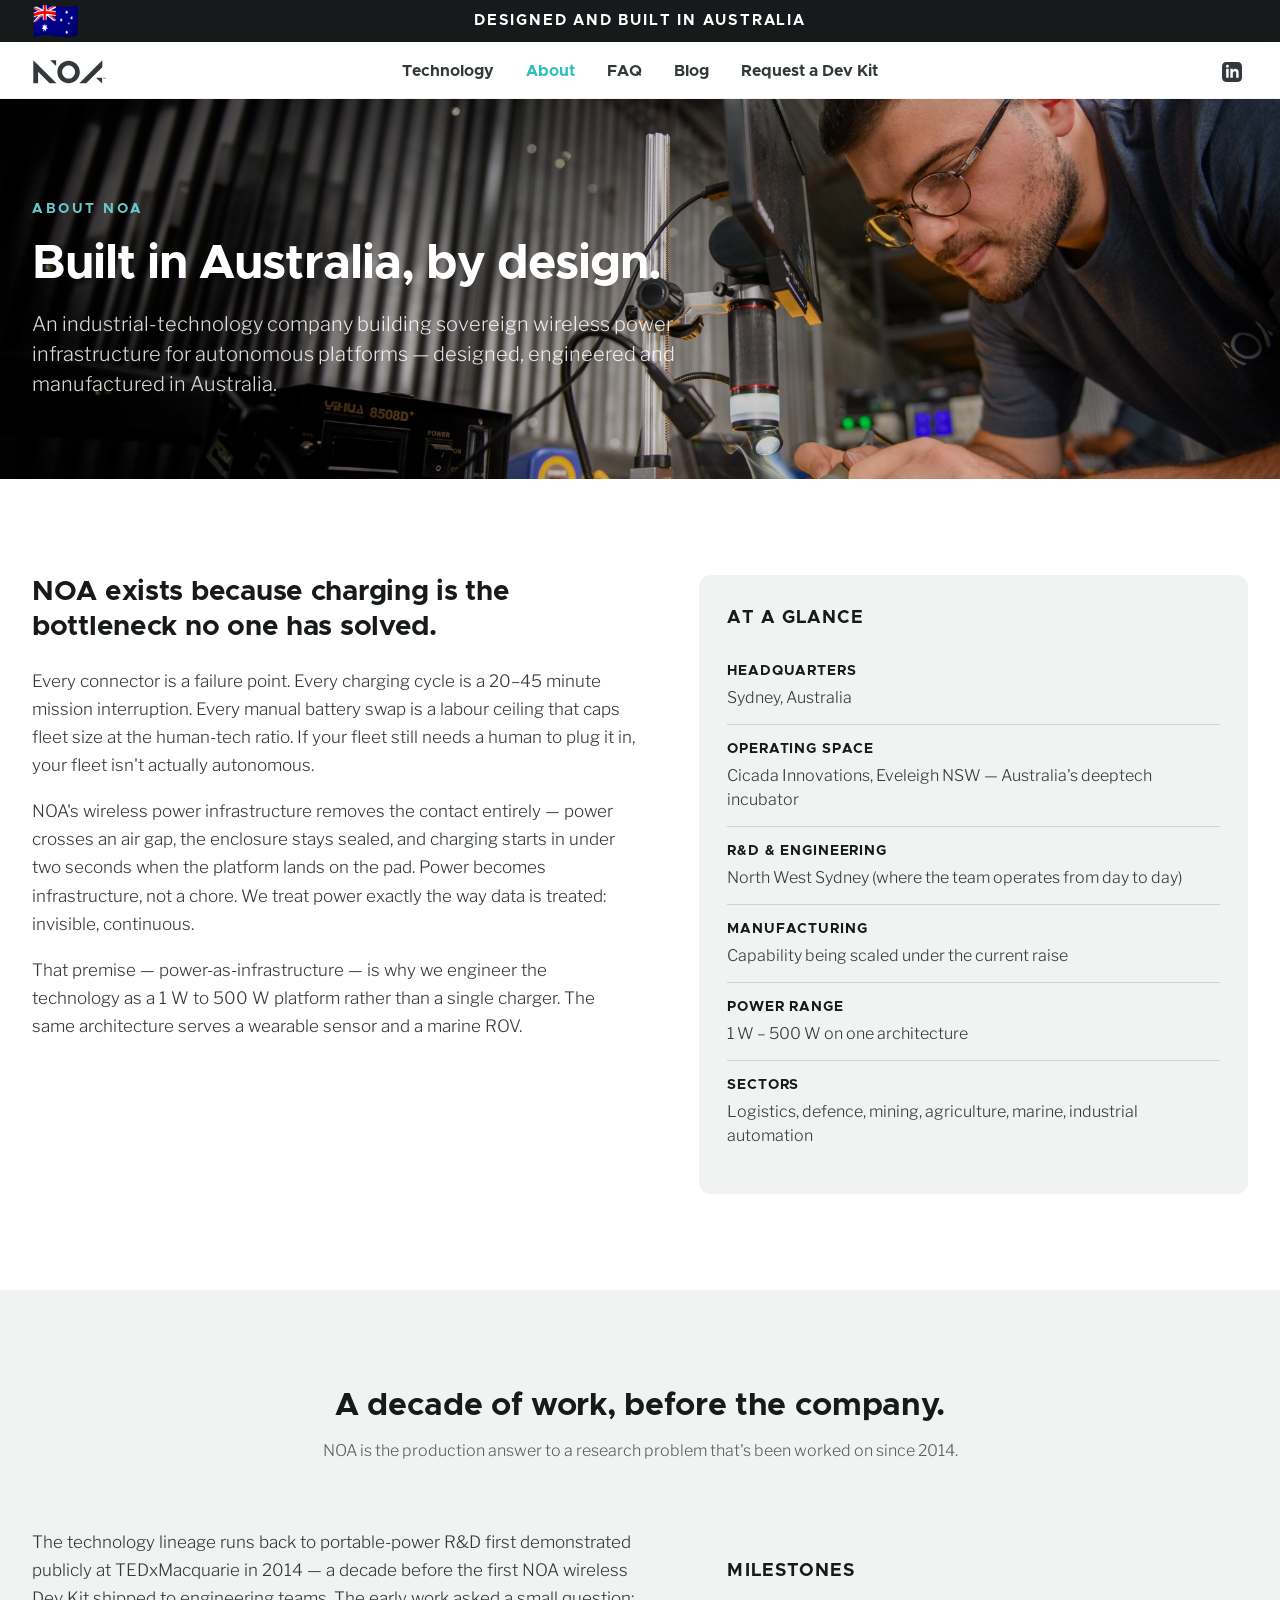
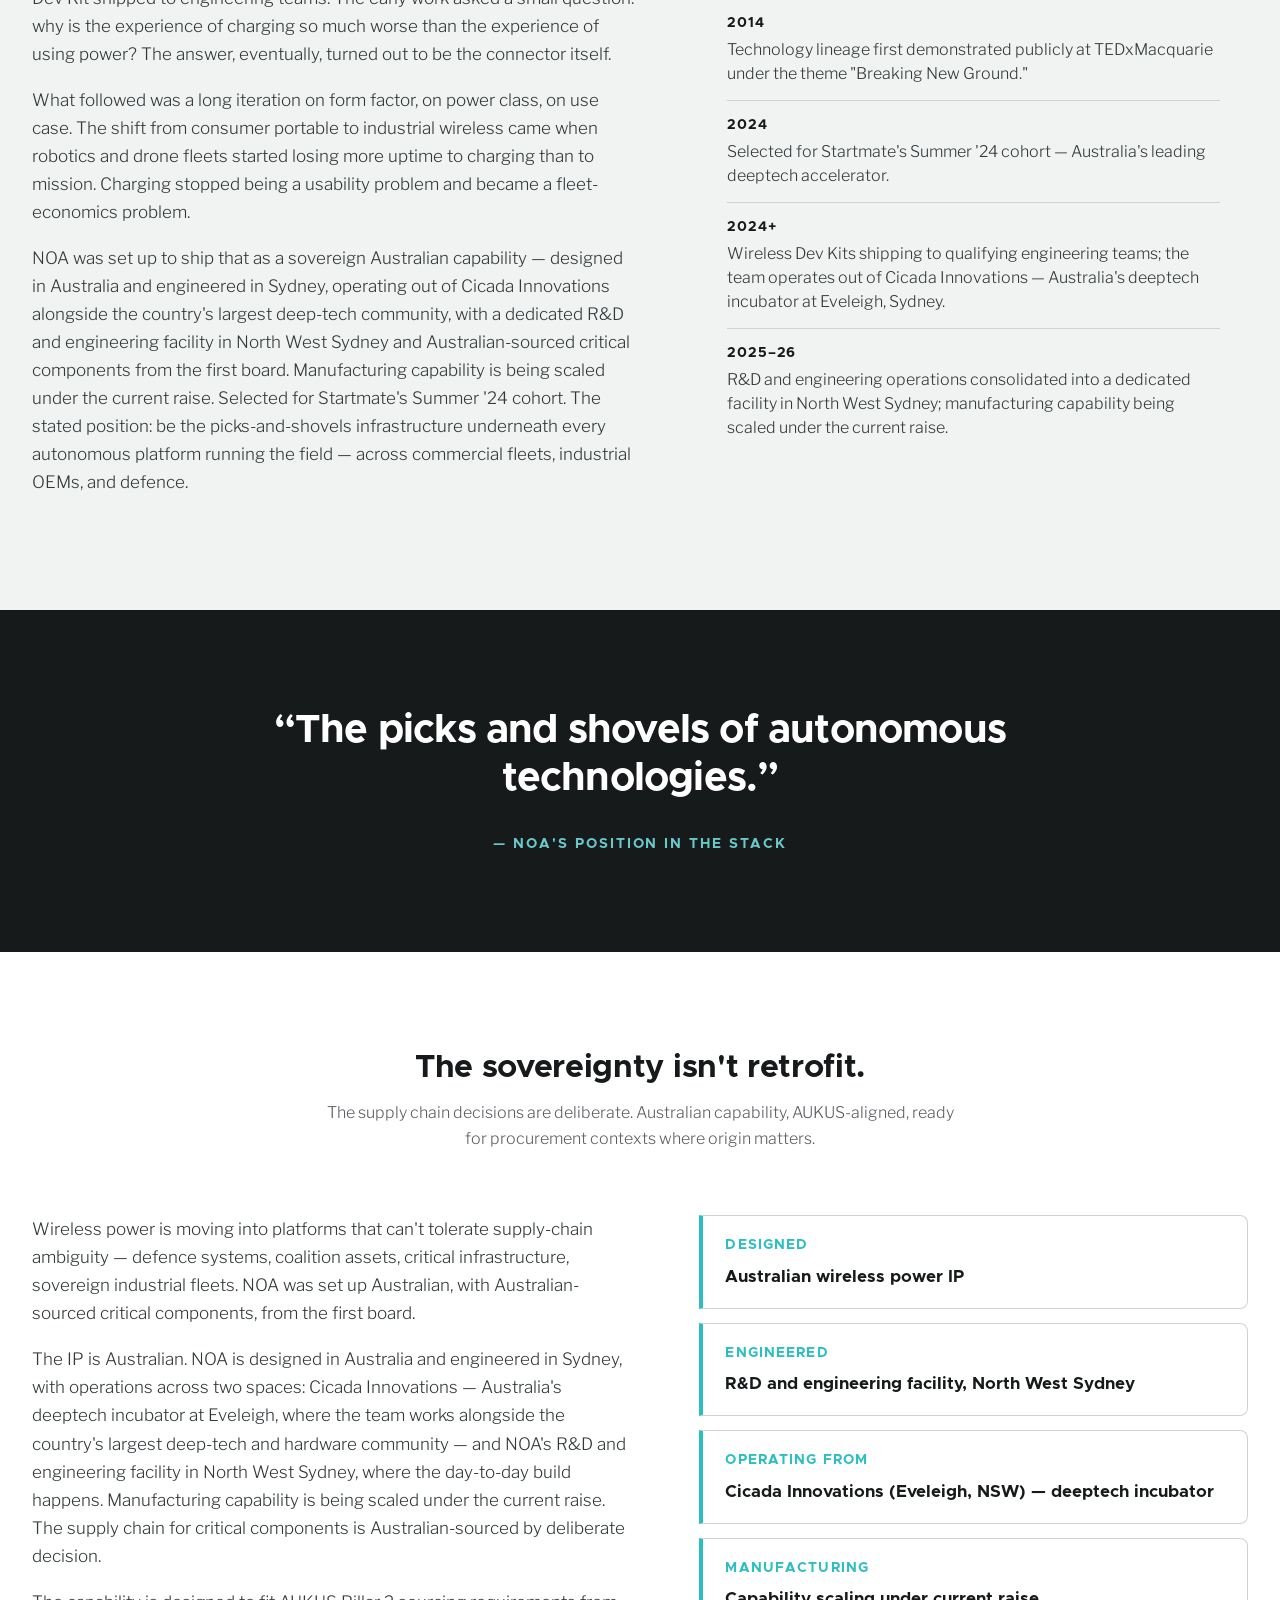
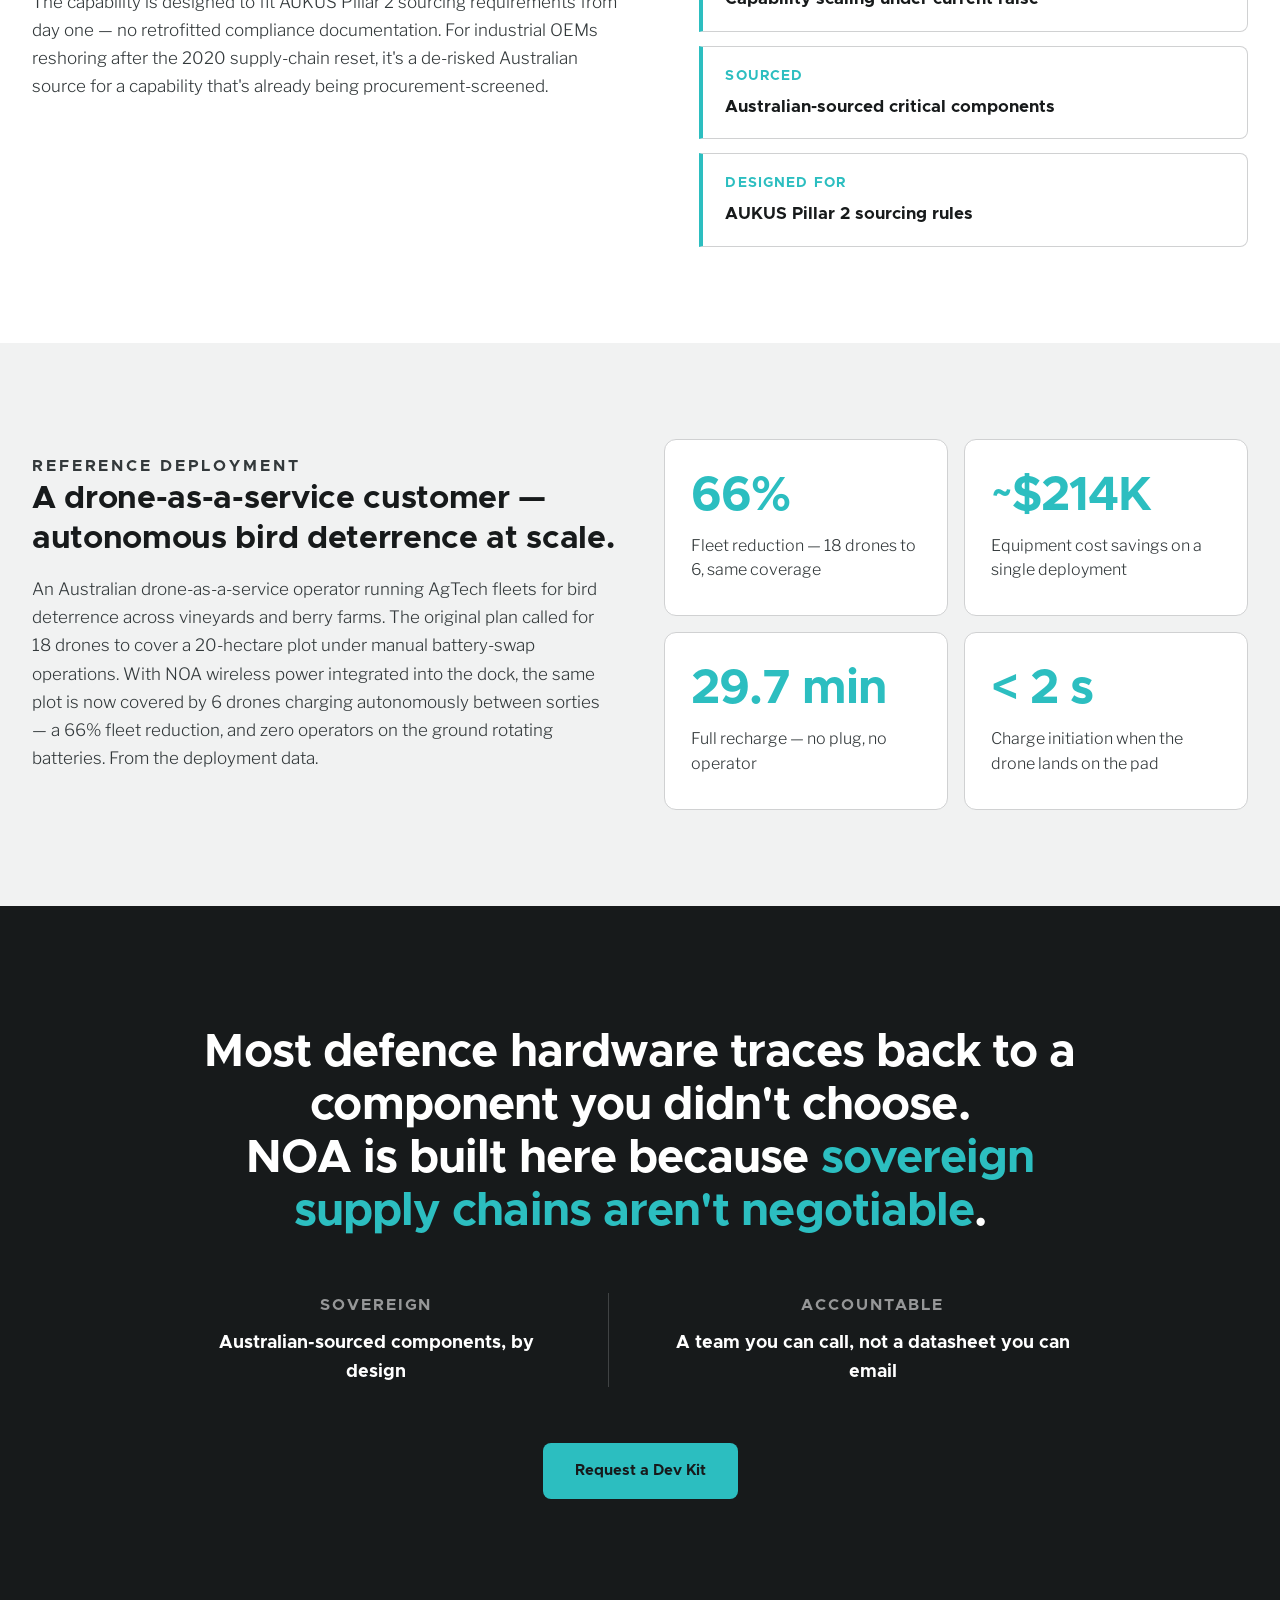
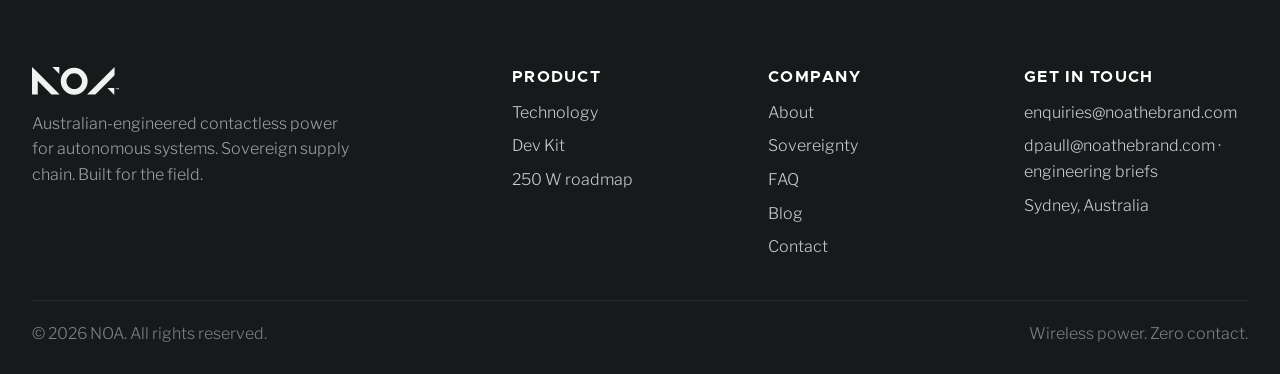
==== commit 40b8c245: "Apply client feedback v1+v2: air gap 30mm platform range; Dev Kit hard specs + Kit Contents block; 5" ====
--- a/about.html
+++ b/about.html
@@ -298,8 +298,9 @@
         <h3>At a glance</h3>
         <ul>
           <li><strong>Headquarters</strong>Sydney, Australia</li>
-          <li><strong>Engineered at</strong>Cicada Innovations, Eveleigh NSW</li>
-          <li><strong>Manufacturing</strong>Hornsby Works, NSW (factory secured, scaling under current raise)</li>
+          <li><strong>Operating space</strong>Cicada Innovations, Eveleigh NSW — Australia's deeptech incubator</li>
+          <li><strong>R&amp;D &amp; engineering</strong>North West Sydney (where the team operates from day to day)</li>
+          <li><strong>Manufacturing</strong>Capability being scaled under the current raise</li>
           <li><strong>Power range</strong>1&nbsp;W – 500&nbsp;W on one architecture</li>
           <li><strong>Sectors</strong>Logistics, defence, mining, agriculture, marine, industrial automation</li>
         </ul>
@@ -320,15 +321,15 @@
       <div>
         <p>The technology lineage runs back to portable-power R&amp;D first demonstrated publicly at TEDxMacquarie in 2014 — a decade before the first NOA wireless Dev Kit shipped to engineering teams. The early work asked a small question: why is the experience of charging so much worse than the experience of using power? The answer, eventually, turned out to be the connector itself.</p>
         <p>What followed was a long iteration on form factor, on power class, on use case. The shift from consumer portable to industrial wireless came when robotics and drone fleets started losing more uptime to charging than to mission. Charging stopped being a usability problem and became a fleet-economics problem.</p>
-        <p>NOA was set up to ship that as a sovereign Australian capability — engineered out of Cicada Innovations, manufacturing scaling at Hornsby Works in NSW, with Australian-sourced critical components from the first board. Selected for Startmate's Summer '24 cohort. The stated position: be the picks-and-shovels infrastructure underneath every autonomous platform running the field — across commercial fleets, industrial OEMs, and defence.</p>
+        <p>NOA was set up to ship that as a sovereign Australian capability — designed in Australia and engineered in Sydney, operating out of Cicada Innovations alongside the country's largest deep-tech community, with a dedicated R&amp;D and engineering facility in North West Sydney and Australian-sourced critical components from the first board. Manufacturing capability is being scaled under the current raise. Selected for Startmate's Summer '24 cohort. The stated position: be the picks-and-shovels infrastructure underneath every autonomous platform running the field — across commercial fleets, industrial OEMs, and defence.</p>
       </div>
       <aside class="story-side" aria-label="Milestones">
         <h3>Milestones</h3>
         <ul>
           <li><strong>2014</strong>Technology lineage first demonstrated publicly at TEDxMacquarie under the theme "Breaking New Ground."</li>
           <li><strong>2024</strong>Selected for Startmate's Summer '24 cohort — Australia's leading deeptech accelerator.</li>
-          <li><strong>2024+</strong>Wireless Dev Kits shipping to qualifying engineering teams; engineering operations centralised at Cicada Innovations.</li>
-          <li><strong>2025–26</strong>Hornsby Works manufacturing facility secured and being fitted out for industrial-scale production under the current raise.</li>
+          <li><strong>2024+</strong>Wireless Dev Kits shipping to qualifying engineering teams; the team operates out of Cicada Innovations — Australia's deeptech incubator at Eveleigh, Sydney.</li>
+          <li><strong>2025–26</strong>R&amp;D and engineering operations consolidated into a dedicated facility in North West Sydney; manufacturing capability being scaled under the current raise.</li>
         </ul>
       </aside>
     </div>
@@ -354,13 +355,14 @@
     <div class="sov-cols">
       <div>
         <p>Wireless power is moving into platforms that can't tolerate supply-chain ambiguity — defence systems, coalition assets, critical infrastructure, sovereign industrial fleets. NOA was set up Australian, with Australian-sourced critical components, from the first board.</p>
-        <p>The IP is Australian. The engineering happens at Cicada Innovations in Eveleigh — Australia's deeptech incubator. The Hornsby Works manufacturing facility is secured and is being fitted out for industrial-scale production under the current raise. The supply chain for critical components is Australian-sourced by deliberate decision.</p>
+        <p>The IP is Australian. NOA is designed in Australia and engineered in Sydney, with operations across two spaces: Cicada Innovations — Australia's deeptech incubator at Eveleigh, where the team works alongside the country's largest deep-tech and hardware community — and NOA's R&amp;D and engineering facility in North West Sydney, where the day-to-day build happens. Manufacturing capability is being scaled under the current raise. The supply chain for critical components is Australian-sourced by deliberate decision.</p>
         <p>The capability is designed to fit AUKUS Pillar 2 sourcing requirements from day one — no retrofitted compliance documentation. For industrial OEMs reshoring after the 2020 supply-chain reset, it's a de-risked Australian source for a capability that's already being procurement-screened.</p>
       </div>
       <div class="sov-pillars" aria-label="Sovereignty pillars">
         <div class="sov-pillar"><strong>Designed</strong><span>Australian wireless power IP</span></div>
-        <div class="sov-pillar"><strong>Engineered</strong><span>Cicada Innovations, Eveleigh NSW</span></div>
-        <div class="sov-pillar"><strong>Manufacturing</strong><span>Hornsby Works, NSW (scaling under current raise)</span></div>
+        <div class="sov-pillar"><strong>Engineered</strong><span>R&amp;D and engineering facility, North West Sydney</span></div>
+        <div class="sov-pillar"><strong>Operating from</strong><span>Cicada Innovations (Eveleigh, NSW) — deeptech incubator</span></div>
+        <div class="sov-pillar"><strong>Manufacturing</strong><span>Capability scaling under current raise</span></div>
         <div class="sov-pillar"><strong>Sourced</strong><span>Australian-sourced critical components</span></div>
         <div class="sov-pillar"><strong>Designed for</strong><span>AUKUS Pillar 2 sourcing rules</span></div>
       </div>
